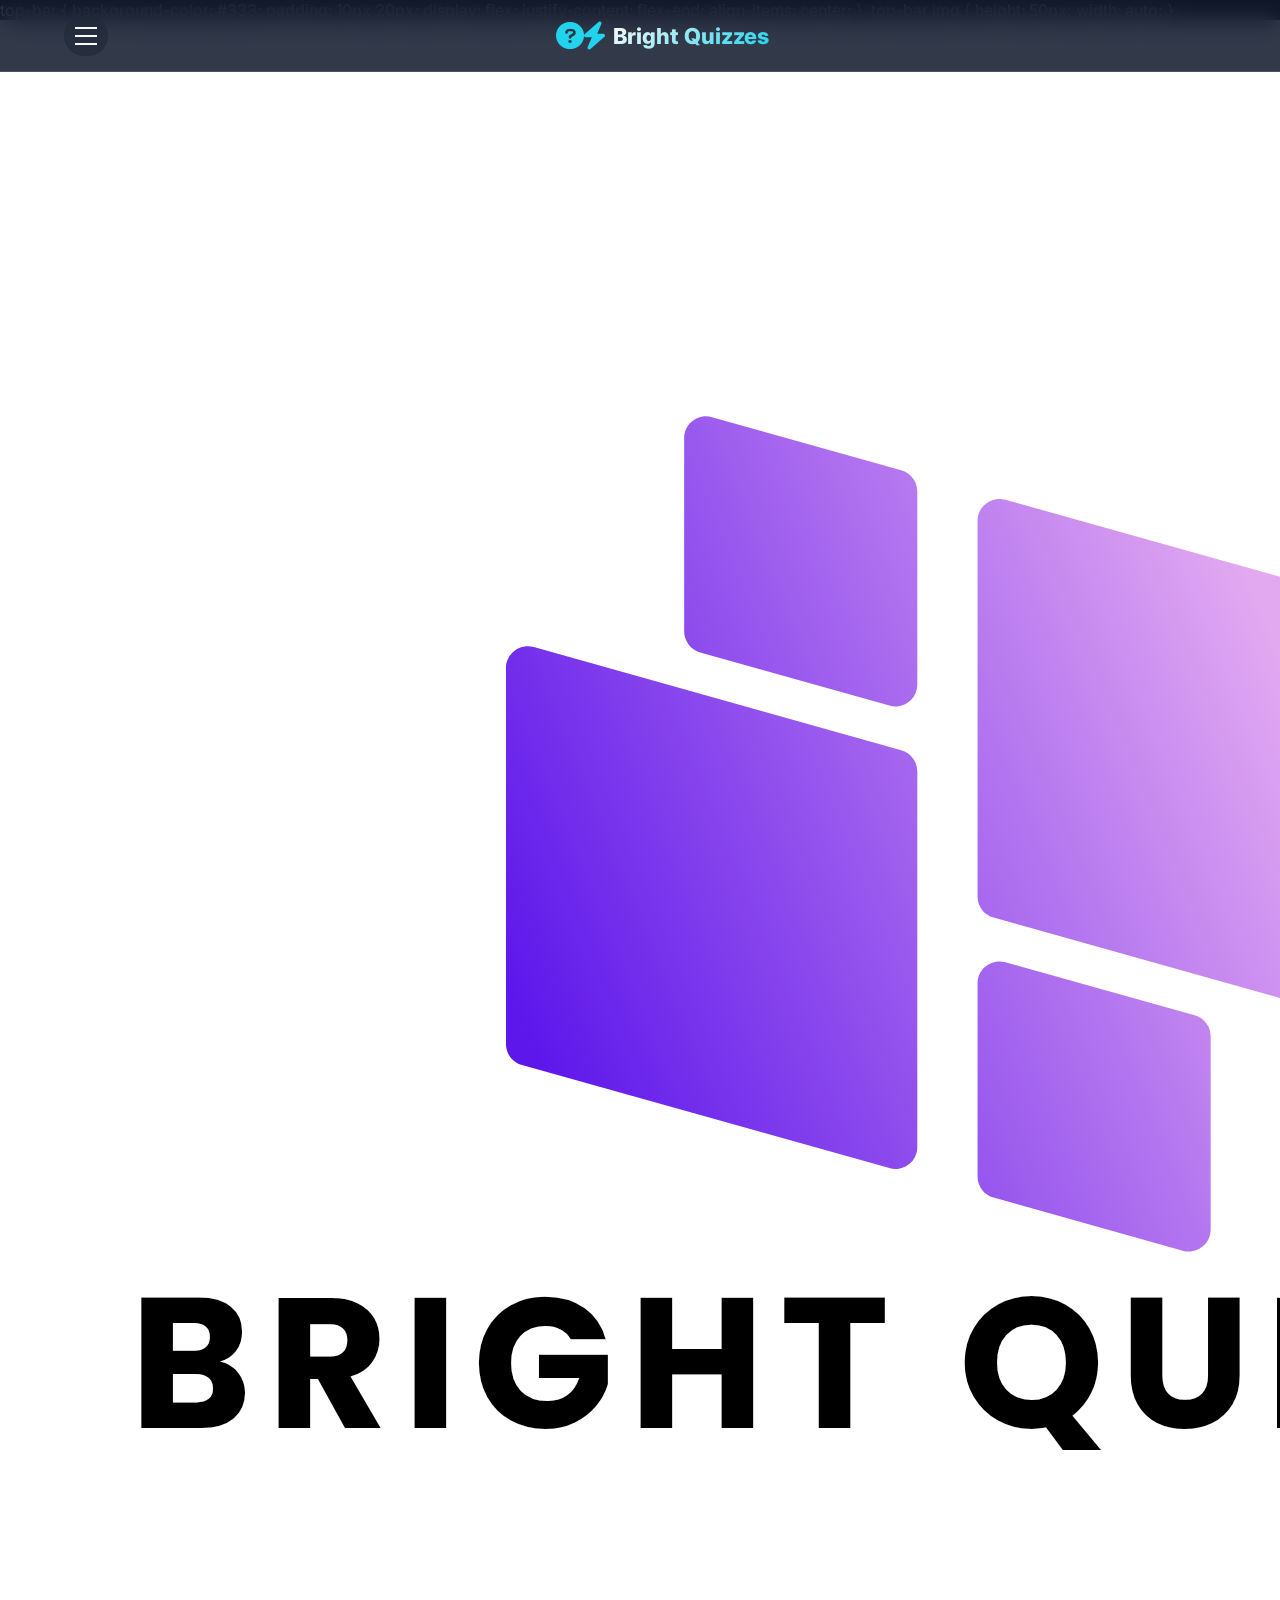
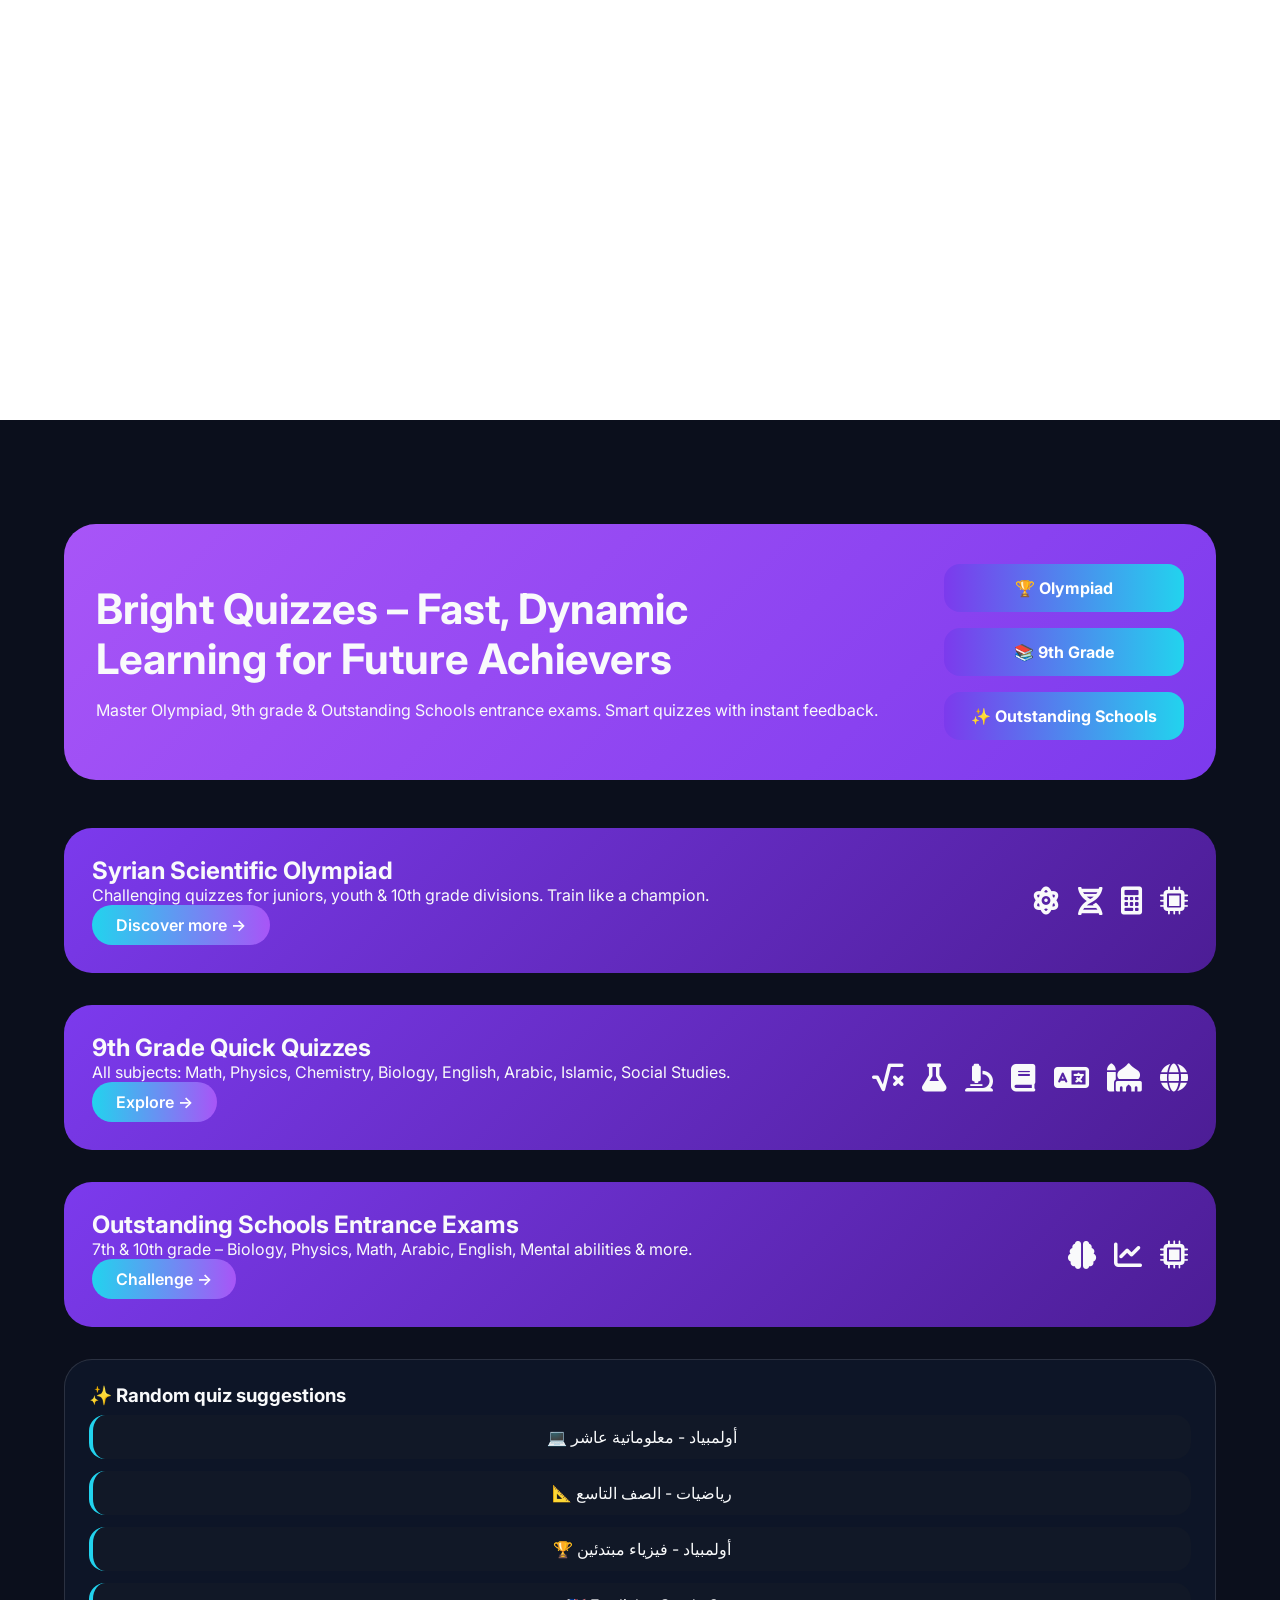
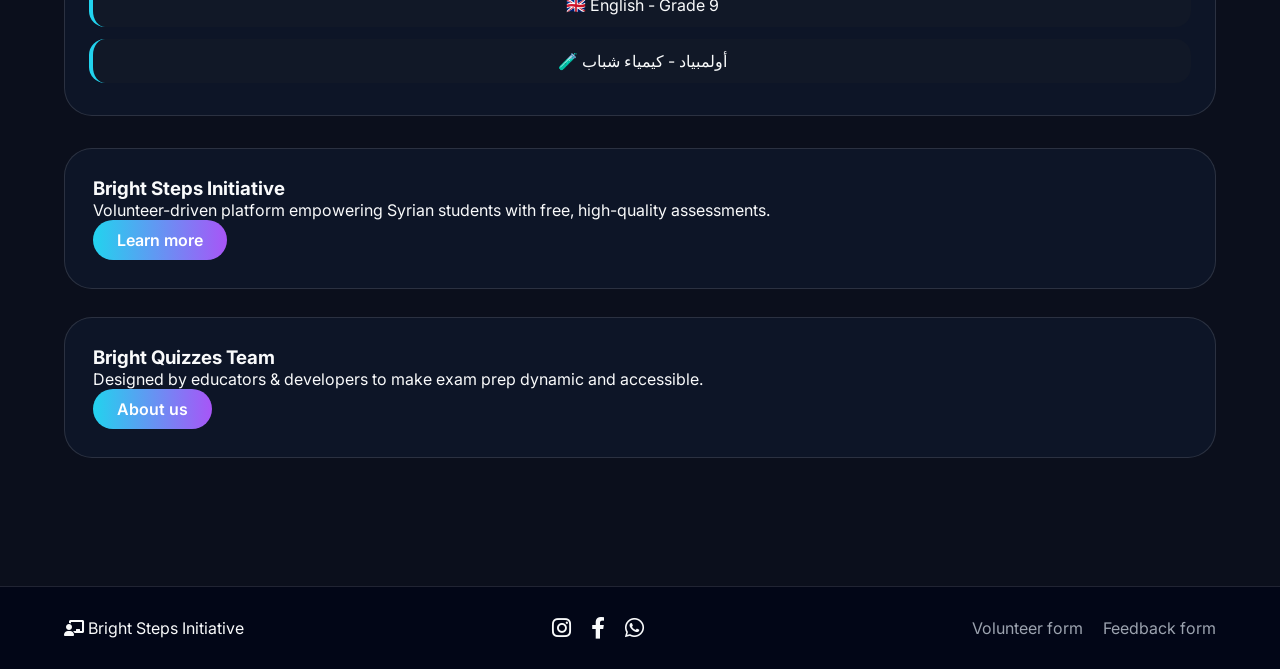
==== index.html @ 1f2c3a10 "Update index.html" ====
<!DOCTYPE html>
top-bar {
      background-color: #333;
      padding: 10px 20px;
      display: flex;
      justify-content: flex-end;
      align-items: center;
    }
    .top-bar img {
      height: 50px;
      width: auto;
    }
  </style>
</head>
<body>

<div class="top-bar">
  <img src="b_20260323_000920_٠٠٠٣.png" alt="">
</div>
<html lang="en">
<head>
    <meta charset="UTF-8">
    <meta name="viewport" content="width=device-width, initial-scale=1.0, user-scalable=yes">
    <title>Bright Quizzes | منصة اختبارات متقدمة</title>
    <link href="https://fonts.googleapis.com/css2?family=Inter:opsz,wght@14..32,300;400;500;600;700;800&display=swap" rel="stylesheet">
    <link rel="stylesheet" href="https://cdnjs.cloudflare.com/ajax/libs/font-awesome/6.0.0-beta3/css/all.min.css">
    <link rel="stylesheet" href="style.css">
</head>
<body class="theme-dark">

<nav class="navbar">
    <div class="hamburger-btn" id="hamburgerBtn"><span></span><span></span><span></span></div>
    <div class="logo-area"><div class="logo-icon"><i class="fas fa-question-circle"></i><i class="fas fa-bolt"></i></div><span class="logo-text">Bright Quizzes</span></div>
    <div class="lang-toggle" style="visibility: hidden;"></div>
</nav>

<div class="side-menu" id="sideMenu">
    <div class="side-menu-inner">
        <ul class="menu-list">
            <li data-link="index.html"><i class="fas fa-home"></i> <span>Home</span></li>
            <li data-link="olympiad.html"><i class="fas fa-trophy"></i> <span>Olympiad Section</span></li>
            <li data-link="grade9.html"><i class="fas fa-graduation-cap"></i> <span>9th Grade Section</span></li>
            <li data-link="outstanding.html"><i class="fas fa-star"></i> <span>Outstanding Schools</span></li>
            <li data-link="random-quiz.html"><i class="fas fa-random"></i> <span>Random Quiz</span></li>
            <li class="divider"></li>
            <li data-link="about.html"><i class="fas fa-info-circle"></i> <span>About Bright Quizzes</span></li>
            <li data-link="team.html"><i class="fas fa-hand-peace"></i> <span>Who We Are</span></li>
            <li data-link="contact.html"><i class="fas fa-envelope"></i> <span>Contact Us</span></li>
            <li data-link="rate.html"><i class="fas fa-star-half-alt"></i> <span>Rate the Website</span></li>
            <li data-link="issue.html"><i class="fas fa-exclamation-triangle"></i> <span>Having an Issue?</span></li>
        </ul>
        <div class="theme-panel">
            <h4 style="color: var(--text-primary);">🎨 الثيمات الفخمة</h4>
            <div class="theme-option"><label>🌙 Dark Elegant</label><input type="radio" name="theme" value="dark" checked></div>
            <div class="theme-option"><label>☀️ Light Luxury</label><input type="radio" name="theme" value="light"></div>
            <div class="theme-option"><label>⚡ Neon Vibrant</label><input type="radio" name="theme" value="neon"></div>
        </div>
    </div>
</div>
<div class="overlay-bg" id="overlayBg"></div>

<main>
    <div class="hero-section">
        <div class="hero-content">
            <h1>Bright Quizzes – Fast, Dynamic Learning for Future Achievers</h1>
            <p>Master Olympiad, 9th grade & Outstanding Schools entrance exams. Smart quizzes with instant feedback.</p>
        </div>
        <div class="quick-buttons">
            <a href="olympiad.html" class="quick-btn olympiad-btn">🏆 Olympiad</a>
            <a href="grade9.html" class="quick-btn grade9-btn">📚 9th Grade</a>
            <a href="outstanding.html" class="quick-btn outstanding-btn">✨ Outstanding Schools</a>
        </div>
    </div>

    <div class="section-card olympiad-card">
        <div class="section-text"><h2>Syrian Scientific Olympiad</h2><p>Challenging quizzes for juniors, youth & 10th grade divisions. Train like a champion.</p><a href="olympiad.html" class="discover-btn">Discover more →</a></div>
        <div class="subject-icons-grid"><i class="fas fa-atom"></i><i class="fas fa-dna"></i><i class="fas fa-calculator"></i><i class="fas fa-microchip"></i></div>
    </div>

    <div class="section-card grade9-card">
        <div class="section-text"><h2>9th Grade Quick Quizzes</h2><p>All subjects: Math, Physics, Chemistry, Biology, English, Arabic, Islamic, Social Studies.</p><a href="grade9.html" class="discover-btn">Explore →</a></div>
        <div class="subject-icons-grid"><i class="fas fa-square-root-alt"></i><i class="fas fa-flask"></i><i class="fas fa-microscope"></i><i class="fas fa-book"></i><i class="fas fa-language"></i><i class="fas fa-mosque"></i><i class="fas fa-globe"></i></div>
    </div>

    <div class="section-card outstanding-card">
        <div class="section-text"><h2>Outstanding Schools Entrance Exams</h2><p>7th & 10th grade – Biology, Physics, Math, Arabic, English, Mental abilities & more.</p><a href="outstanding.html" class="discover-btn">Challenge →</a></div>
        <div class="subject-icons-grid"><i class="fas fa-brain"></i><i class="fas fa-chart-line"></i><i class="fas fa-microchip"></i></div>
    </div>

    <div class="suggestions-strip"><h3>✨ Random quiz suggestions</h3><div class="strip-cards"><a href="quiz.html?mixed=olympiad_juniors" class="strip-card">🏆 Olympiad Physics</a><a href="quiz.html?mixed=grade9" class="strip-card">📘 9th Grade Math</a><a href="quiz.html?mixed=outstanding7" class="strip-card">🌟 Outstanding 7th Biology</a><a href="quiz.html?mixed=olympiad_grade10" class="strip-card">🧪 Chemistry Quiz</a><a href="quiz.html?mixed=full" class="strip-card">🎲 Mixed Random</a></div></div>

    <div class="info-card"><h3>Bright Steps Initiative</h3><p>Volunteer-driven platform empowering Syrian students with free, high-quality assessments.</p><a href="initiative.html" class="discover-btn">Learn more</a></div>
    <div class="info-card"><h3>Bright Quizzes Team</h3><p>Designed by educators & developers to make exam prep dynamic and accessible.</p><a href="team.html" class="discover-btn">About us</a></div>
</main>

<footer class="main-footer">
    <div class="footer-logo"><i class="fas fa-chalkboard-user"></i> Bright Steps Initiative</div>
    <div class="social-links"><a href="#"><i class="fab fa-instagram"></i></a><a href="#"><i class="fab fa-facebook-f"></i></a><a href="#"><i class="fab fa-whatsapp"></i></a></div>
    <div class="footer-links"><a href="volunteer.html">Volunteer form</a><a href="feedback.html">Feedback form</a></div>
</footer>

<script src="preloader.js"></script>
<script src="script.js"></script>
</body>
</html>
---- style.css ----
* {
    margin: 0;
    padding: 0;
    box-sizing: border-box;
}
body {
    font-family: 'Inter', sans-serif;
    overflow-x: hidden;
    transition: background-color 0.3s ease, color 0.2s ease;
    opacity: 1;
    animation: fadeInPage 0.25s ease-out;
}
@keyframes fadeInPage {
    from { opacity: 0; transform: translateY(8px); }
    to { opacity: 1; transform: translateY(0); }
}

/* الثيمات - كما هي */
body.theme-dark {
    --bg-body: #0B0F1C;
    --bg-nav: rgba(15, 23, 42, 0.85);
    --bg-card: rgba(15, 23, 42, 0.85);
    --bg-side: #020617;
    --text-primary: #F9FAFB;
    --text-secondary: #E5E7EB;
    --text-muted: #9CA3AF;
    --border-light: rgba(249, 250, 251, 0.12);
    --card-bg: #111827;
    --card-hover: #1F2937;
    --grad-primary: linear-gradient(135deg, #A855F7, #7C3AED, #4C1D95);
    --grad-olympiad: linear-gradient(135deg, #7C3AED, #4C1D95);
    --grad-grade9: linear-gradient(135deg, #A855F7, #EC4899);
    --grad-outstanding: linear-gradient(135deg, #7C3AED, #22D3EE);
    --btn-olympiad: linear-gradient(90deg, #7C3AED, #22D3EE);
    --btn-grade9: linear-gradient(90deg, #A855F7, #EC4899);
    --btn-outstanding: linear-gradient(90deg, #4C1D95, #A3E635);
    --btn-discover: linear-gradient(90deg, #22D3EE, #A855F7);
    --accent-pink: #EC4899;
    --accent-cyan: #22D3EE;
    --accent-lime: #A3E635;
    --shadow-glow: 0 0 16px rgba(34, 211, 238, 0.5);
}
body.theme-light {
    --bg-body: #F3F4F6;
    --bg-nav: rgba(255, 255, 255, 0.9);
    --bg-card: rgba(255, 255, 255, 0.95);
    --bg-side: #FFFFFF;
    --text-primary: #111827;
    --text-secondary: #374151;
    --text-muted: #6B7280;
    --border-light: rgba(0, 0, 0, 0.1);
    --card-bg: #FFFFFF;
    --card-hover: #F9FAFB;
    --grad-primary: linear-gradient(135deg, #C084FC, #A855F7, #7C3AED);
    --grad-olympiad: linear-gradient(135deg, #8B5CF6, #6D28D9);
    --grad-grade9: linear-gradient(135deg, #F472B6, #DB2777);
    --grad-outstanding: linear-gradient(135deg, #38BDF8, #0EA5E9);
    --btn-olympiad: linear-gradient(90deg, #7C3AED, #06B6D4);
    --btn-grade9: linear-gradient(90deg, #EC4899, #BE185D);
    --btn-outstanding: linear-gradient(90deg, #6D28D9, #84CC16);
    --btn-discover: linear-gradient(90deg, #06B6D4, #C084FC);
    --accent-pink: #DB2777;
    --accent-cyan: #0891B2;
    --accent-lime: #65A30D;
    --shadow-glow: 0 0 16px rgba(139, 92, 246, 0.4);
}
body.theme-neon {
    --bg-body: #0A0A0F;
    --bg-nav: rgba(0, 0, 0, 0.75);
    --bg-card: rgba(20, 20, 35, 0.9);
    --bg-side: #000000;
    --text-primary: #F0F0FF;
    --text-secondary: #D1D5FF;
    --text-muted: #94A3B8;
    --border-light: #22D3EE;
    --card-bg: #111122;
    --card-hover: #1E1E3A;
    --grad-primary: linear-gradient(135deg, #FF00FF, #00FFFF, #FF44AA);
    --grad-olympiad: linear-gradient(135deg, #FF00FF, #7000FF);
    --grad-grade9: linear-gradient(135deg, #FF44AA, #FF00FF);
    --grad-outstanding: linear-gradient(135deg, #00FFFF, #FF00FF);
    --btn-olympiad: linear-gradient(90deg, #FF00FF, #00FFFF);
    --btn-grade9: linear-gradient(90deg, #FF44AA, #FF00FF);
    --btn-outstanding: linear-gradient(90deg, #00FFAA, #00FFFF);
    --btn-discover: linear-gradient(90deg, #00FFFF, #FF00FF);
    --accent-pink: #FF44FF;
    --accent-cyan: #00FFFF;
    --accent-lime: #AAFF00;
    --shadow-glow: 0 0 20px #FF00FF, 0 0 10px #00FFFF;
}
body {
    background: var(--bg-body);
    color: var(--text-primary);
}

/* Navbar */
.navbar {
    position: fixed;
    top: 0;
    left: 0;
    width: 100%;
    height: 72px;
    background: var(--bg-nav);
    backdrop-filter: blur(12px);
    border-bottom: 1px solid var(--border-light);
    display: flex;
    align-items: center;
    justify-content: space-between;
    padding: 0 5%;
    z-index: 1000;
}
.hamburger-btn {
    width: 44px;
    height: 40px;
    background: rgba(31, 41, 55, 0.7);
    border-radius: 9999px;
    display: flex;
    flex-direction: column;
    justify-content: center;
    align-items: center;
    gap: 6px;
    cursor: pointer;
    transition: all 0.2s ease;
}
.hamburger-btn span {
    width: 22px;
    height: 2px;
    background: var(--text-primary);
    transition: 0.3s;
}
.hamburger-btn.active span:nth-child(1) { transform: rotate(45deg) translate(5px, 5px); }
.hamburger-btn.active span:nth-child(2) { opacity: 0; }
.hamburger-btn.active span:nth-child(3) { transform: rotate(-45deg) translate(5px, -5px); }
.logo-area { display: flex; align-items: center; gap: 8px; }
.logo-icon { font-size: 28px; color: var(--accent-cyan); }
.logo-text { font-weight: 800; font-size: 22px; background: linear-gradient(135deg, var(--text-primary), var(--accent-cyan)); -webkit-background-clip: text; background-clip: text; color: transparent; }

/* Side menu */
.side-menu {
    position: fixed;
    top: 72px;
    left: -320px;
    width: min(320px, 80%);
    height: calc(100% - 72px);
    background: var(--bg-side);
    border-right: 1px solid var(--border-light);
    z-index: 1100;
    transition: left 0.3s cubic-bezier(0.2, 0.9, 0.4, 1.1);
    overflow-y: auto;
}
.side-menu.open { left: 0; }
.side-menu-inner { padding: 24px 20px; }
.menu-list { list-style: none; }
.menu-list li { padding: 14px 0; display: flex; align-items: center; gap: 14px; font-size: 16px; cursor: pointer; color: var(--text-secondary); transition: 0.2s; }
.menu-list li:hover { color: var(--accent-cyan); transform: translateX(4px); }
.divider { height: 1px; background: var(--border-light); margin: 12px 0; }
.theme-panel { margin-top: 40px; border-top: 1px solid var(--border-light); padding-top: 20px; }
.theme-option { margin: 16px 0; display: flex; justify-content: space-between; align-items: center; flex-wrap: wrap; gap: 10px; }
.theme-option input[type="radio"] { appearance: none; width: 18px; height: 18px; border: 2px solid var(--accent-cyan); border-radius: 50%; cursor: pointer; transition: 0.1s; }
.theme-option input[type="radio"]:checked { background: var(--accent-cyan); box-shadow: 0 0 5px var(--accent-cyan); }
.overlay-bg {
    position: fixed;
    inset: 0;
    background: rgba(0,0,0,0.6);
    backdrop-filter: blur(3px);
    z-index: 1050;
    display: none;
    opacity: 0;
    transition: opacity 0.25s ease;
}
.overlay-bg.active {
    display: block;
    opacity: 1;
}

/* Main layout */
main { padding: 100px 5% 60px; max-width: 1400px; margin: 0 auto; width: 100%; }

/* Hero */
.hero-section {
    background: var(--grad-primary);
    border-radius: 32px;
    padding: 40px 32px;
    margin-bottom: 48px;
    display: flex;
    flex-wrap: wrap;
    justify-content: space-between;
    align-items: center;
    gap: 30px;
    animation: waveShift 8s infinite alternate ease-in-out;
    background-size: 200% 200%;
}
@keyframes waveShift {
    0% { background-position: 0% 50%; }
    100% { background-position: 100% 50%; }
}
.hero-content h1 { font-size: clamp(28px, 5vw, 42px); max-width: 600px; line-height: 1.2; margin-bottom: 16px; }
.quick-buttons { display: flex; flex-direction: column; gap: 16px; min-width: 240px; }
.quick-btn {
    padding: 14px 20px;
    border-radius: 16px;
    font-weight: bold;
    background: var(--btn-olympiad);
    color: white;
    text-decoration: none;
    text-align: center;
    transition: all 0.2s cubic-bezier(0.2, 0.9, 0.4, 1.1);
}
.quick-btn:hover { transform: scale(1.02); box-shadow: var(--shadow-glow); }

/* Section Cards */
.section-card {
    display: flex;
    flex-wrap: wrap;
    justify-content: space-between;
    align-items: center;
    background: var(--grad-olympiad);
    border-radius: 28px;
    padding: 28px;
    margin-bottom: 32px;
    gap: 24px;
    transition: all 0.2s ease;
}
.section-card:hover { transform: translateY(-3px); box-shadow: var(--shadow-glow); }
.discover-btn {
    background: var(--btn-discover);
    padding: 10px 24px;
    border-radius: 40px;
    display: inline-block;
    text-decoration: none;
    color: white;
    font-weight: 600;
    transition: all 0.2s ease;
}
.discover-btn:hover { transform: translateY(-2px); box-shadow: var(--shadow-glow); }
.subject-icons-grid { display: flex; gap: 18px; font-size: 28px; flex-wrap: wrap; }

/* Suggestions */
.suggestions-strip { background: var(--bg-card); border-radius: 28px; padding: 24px; margin: 32px 0; overflow-x: auto; border: 1px solid var(--border-light); }
.strip-cards { display: flex; gap: 20px; padding: 8px 0; }
.strip-card {
    min-width: 220px;
    background: var(--card-bg);
    border-radius: 24px;
    padding: 20px;
    border-left: 4px solid var(--accent-cyan);
    text-decoration: none;
    color: var(--text-primary);
    transition: all 0.2s ease;
}
.strip-card:hover { transform: translateY(-4px); background: var(--card-hover); box-shadow: var(--shadow-glow); }

/* Info cards */
.info-card { background: var(--bg-card); border-radius: 28px; padding: 28px; margin-bottom: 28px; border: 1px solid var(--border-light); transition: 0.2s; }
.info-card:hover { transform: translateY(-3px); }

/* Footer */
.main-footer {
    display: flex;
    flex-wrap: wrap;
    justify-content: space-between;
    align-items: center;
    gap: 20px;
    background: var(--bg-side);
    padding: 28px 5%;
    border-top: 1px solid var(--border-light);
    margin-top: 40px;
}
.footer-links a { color: var(--text-muted); text-decoration: none; margin-left: 20px; transition: 0.2s; }
.footer-links a:hover { color: var(--accent-cyan); }
.social-links a { color: var(--text-primary); margin: 0 10px; font-size: 22px; display: inline-block; transition: 0.2s; }
.social-links a:hover { color: var(--accent-pink); transform: translateY(-2px); }

/* Preloader */
.preloader-overlay {
    position: fixed;
    top: 0;
    left: 0;
    width: 100%;
    height: 100%;
    background: radial-gradient(ellipse at center, #0B0F1C 0%, #020617 100%);
    display: flex;
    flex-direction: column;
    justify-content: center;
    align-items: center;
    z-index: 10000;
    transition: opacity 0.5s ease, visibility 0.5s ease;
    opacity: 1;
    visibility: visible;
}
.logo-spinner {
    position: relative;
    width: 120px;
    height: 120px;
    margin-bottom: 30px;
}
.cube {
    position: absolute;
    background: linear-gradient(135deg, #A855F7, #22D3EE);
    border-radius: 12px;
    animation: spin 1.8s infinite ease-in-out;
}
.large-cube-1 { width: 60px; height: 60px; top: 30px; left: 30px; animation-delay: 0s; }
.large-cube-2 { width: 60px; height: 60px; top: 30px; left: 30px; animation-delay: 0.5s; opacity: 0.7; background: linear-gradient(135deg, #22D3EE, #EC4899); }
.small-cube-1 { width: 30px; height: 30px; top: 15px; left: 75px; animation-delay: 0.2s; background: linear-gradient(135deg, #EC4899, #A855F7); }
.small-cube-2 { width: 30px; height: 30px; top: 75px; left: 15px; animation-delay: 0.4s; background: linear-gradient(135deg, #A3E635, #22D3EE); }
@keyframes spin {
    0% { transform: rotate(0deg) scale(1); opacity: 1; border-radius: 12px; }
    50% { transform: rotate(180deg) scale(1.2); opacity: 0.6; border-radius: 20px; }
    100% { transform: rotate(360deg) scale(1); opacity: 1; border-radius: 12px; }
}
.preloader-text {
    font-size: 1.8rem;
    font-weight: 800;
    background: linear-gradient(135deg, #F9FAFB, #A855F7, #22D3EE);
    -webkit-background-clip: text;
    background-clip: text;
    color: transparent;
    letter-spacing: 2px;
    animation: pulseText 1.5s infinite;
}
@keyframes pulseText {
    0% { opacity: 0.6; transform: scale(1); }
    50% { opacity: 1; transform: scale(1.05); }
    100% { opacity: 0.6; transform: scale(1); }
}
.suggestions-strip .strip-cards {
    display: flex;
    flex-direction: column;
    gap: 12px;
}
.strip-card {
    width: 100%;
    text-align: center;
    padding: 12px;
    background: var(--card-bg);
    border-radius: 16px;
    transition: 0.2s;
}
.strip-card:hover {
    transform: translateX(5px);
    background: var(--card-hover);
}
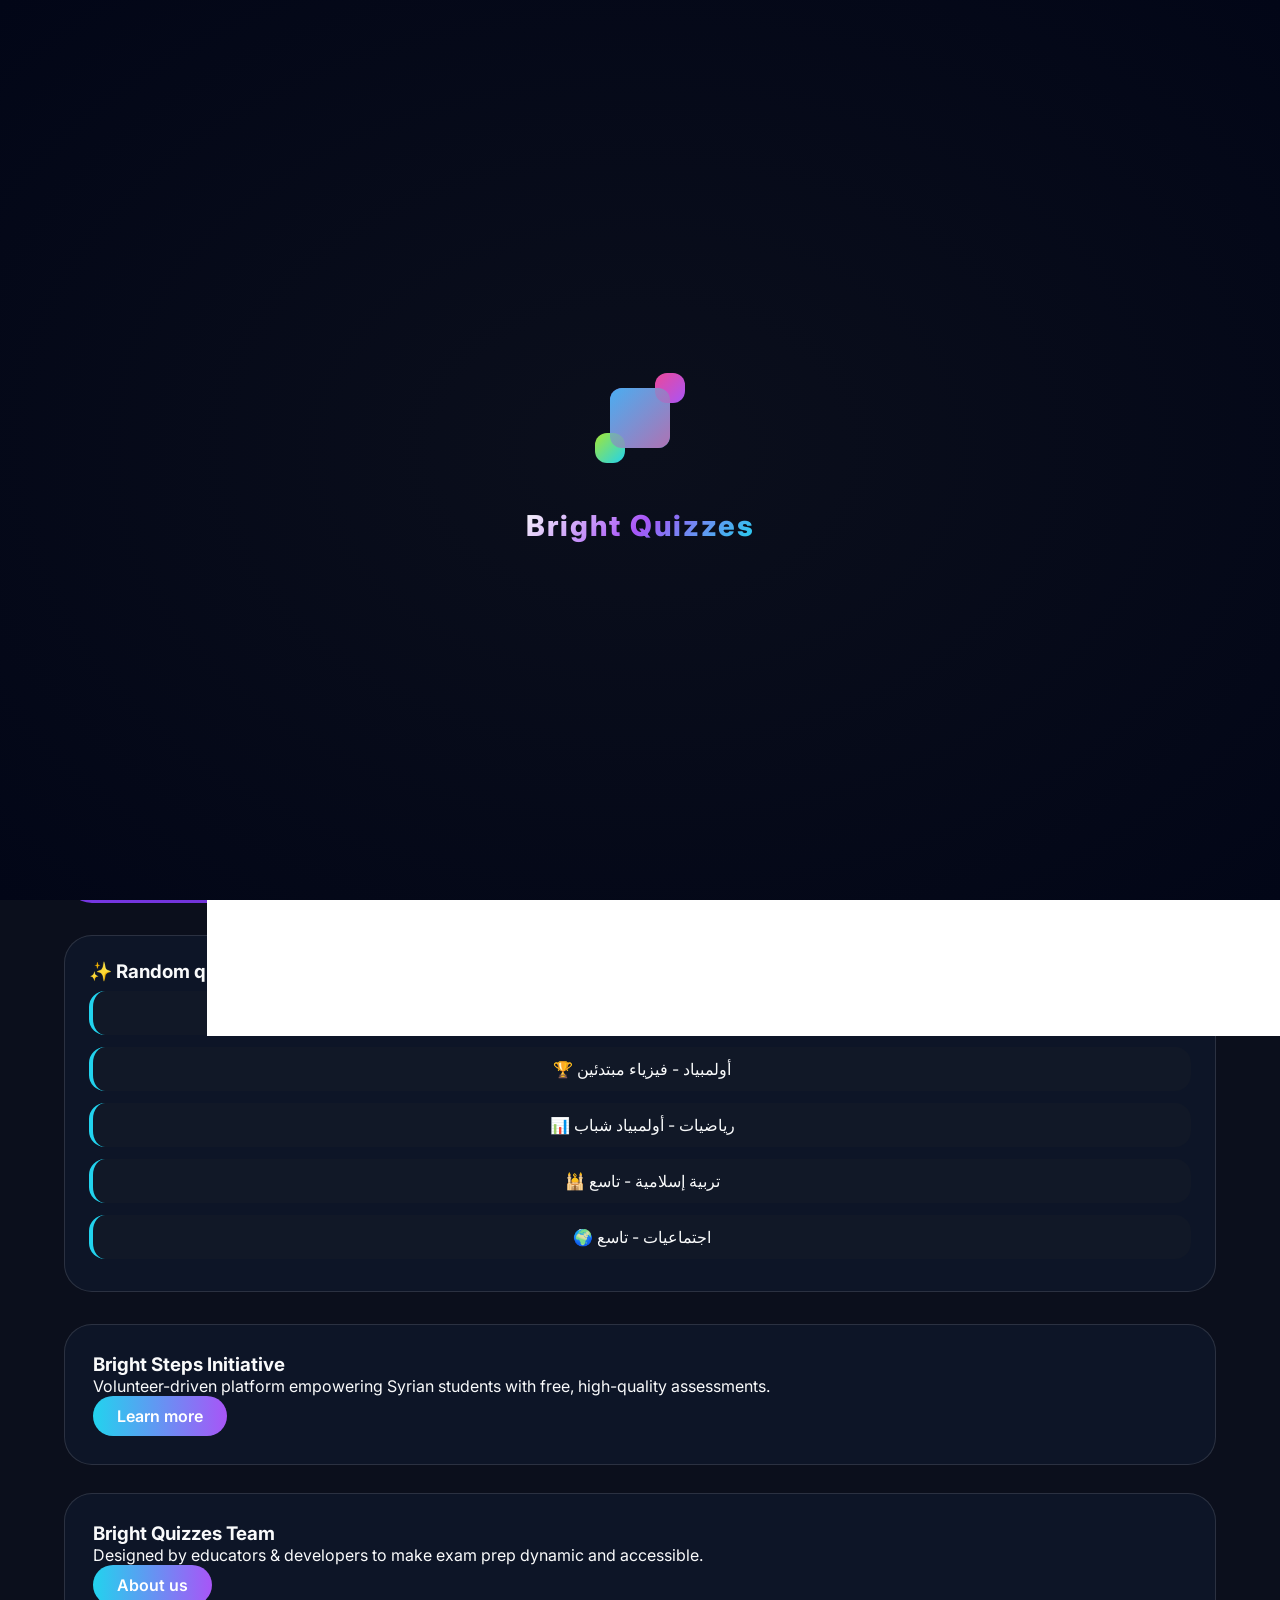
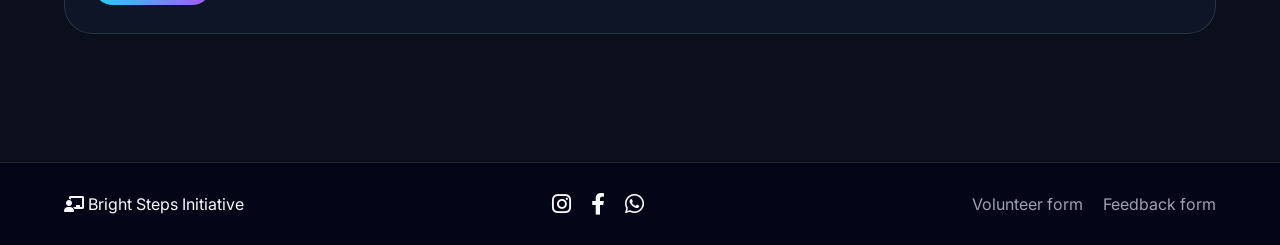
==== commit 9f659364: "Update index.html" ====
--- a/index.html
+++ b/index.html
@@ -1,22 +1,4 @@
 <!DOCTYPE html>
-top-bar {
-      background-color: #333;
-      padding: 10px 20px;
-      display: flex;
-      justify-content: flex-end;
-      align-items: center;
-    }
-    .top-bar img {
-      height: 50px;
-      width: auto;
-    }
-  </style>
-</head>
-<body>
-
-<div class="top-bar">
-  <img src="b_20260323_000920_٠٠٠٣.png" alt="">
-</div>
 <html lang="en">
 <head>
     <meta charset="UTF-8">
@@ -32,6 +14,7 @@
     <div class="hamburger-btn" id="hamburgerBtn"><span></span><span></span><span></span></div>
     <div class="logo-area"><div class="logo-icon"><i class="fas fa-question-circle"></i><i class="fas fa-bolt"></i></div><span class="logo-text">Bright Quizzes</span></div>
     <div class="lang-toggle" style="visibility: hidden;"></div>
+      <img src="b_20260323_000920_٠٠٠٣.png" alt="" class="navbar-image">
 </nav>
 
 <div class="side-menu" id="sideMenu">
@@ -102,4 +85,4 @@
 <script src="preloader.js"></script>
 <script src="script.js"></script>
 </body>
-</html>
+      </html>
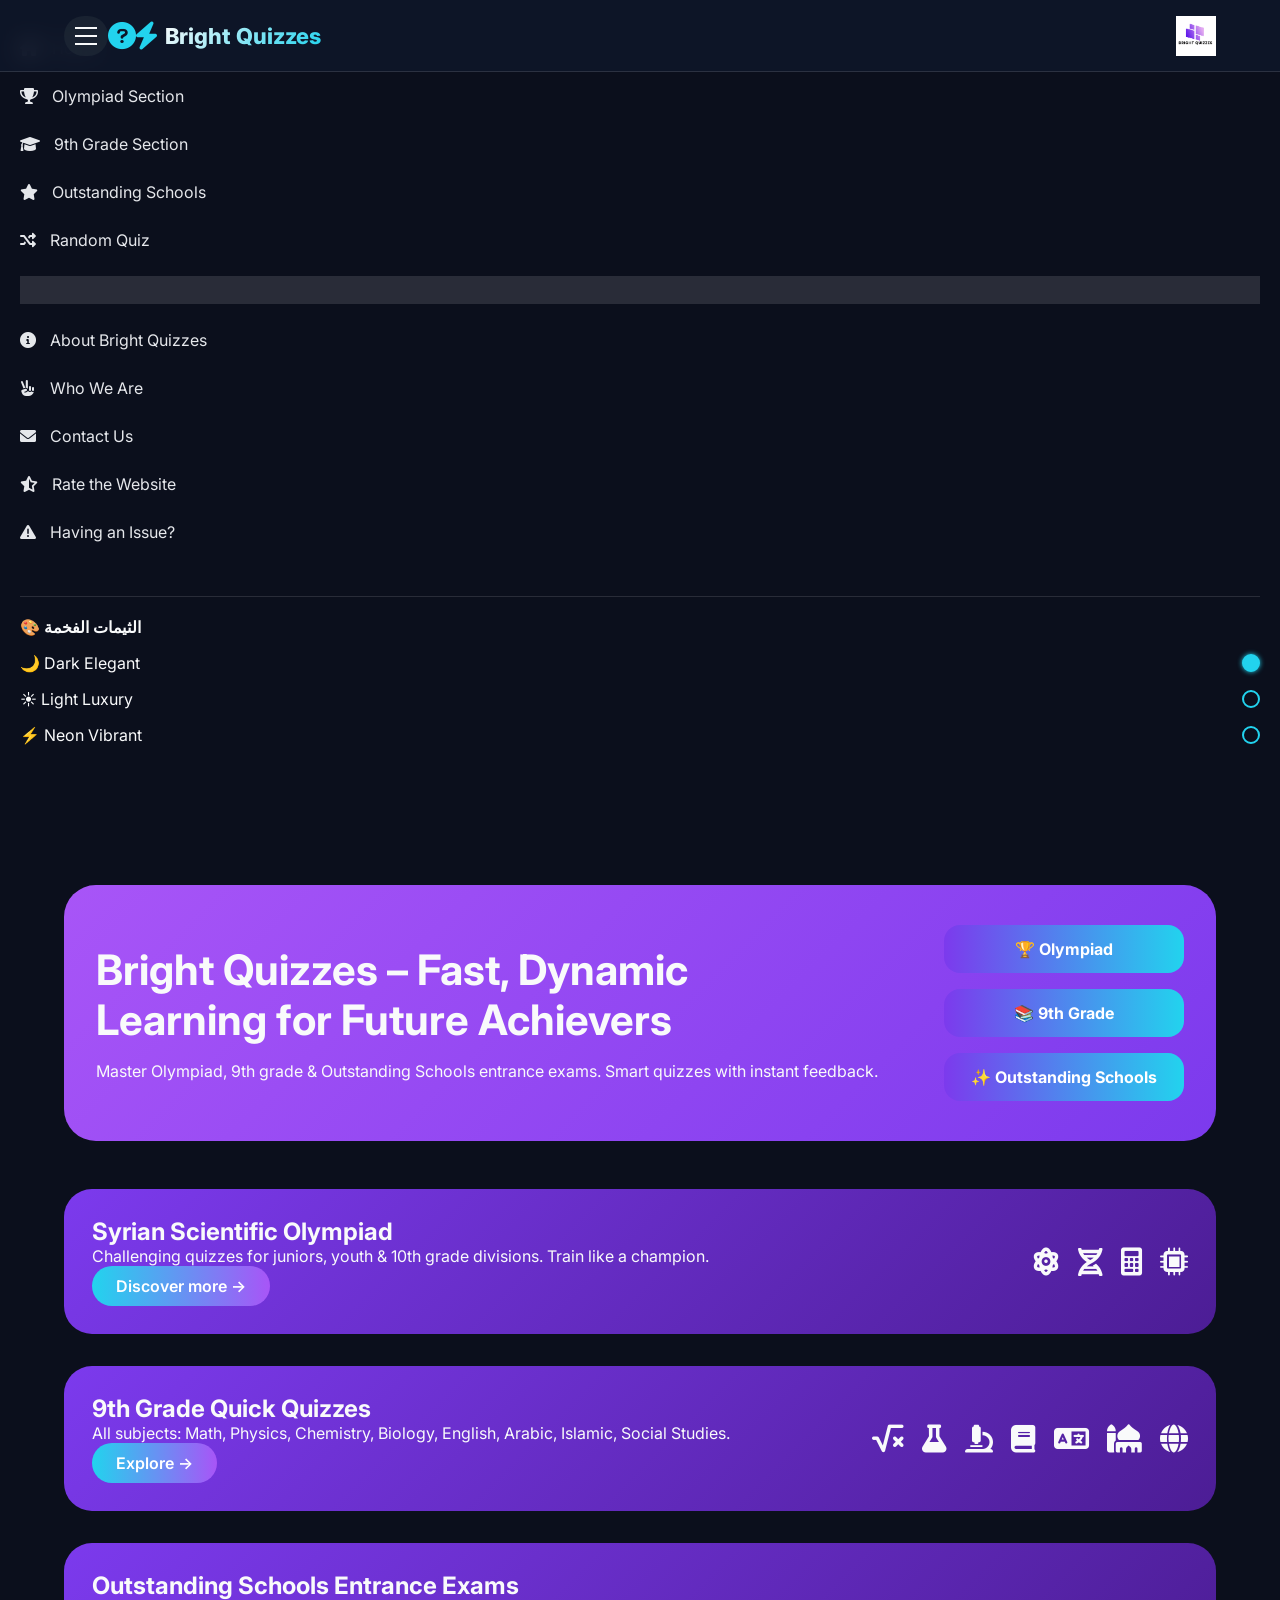
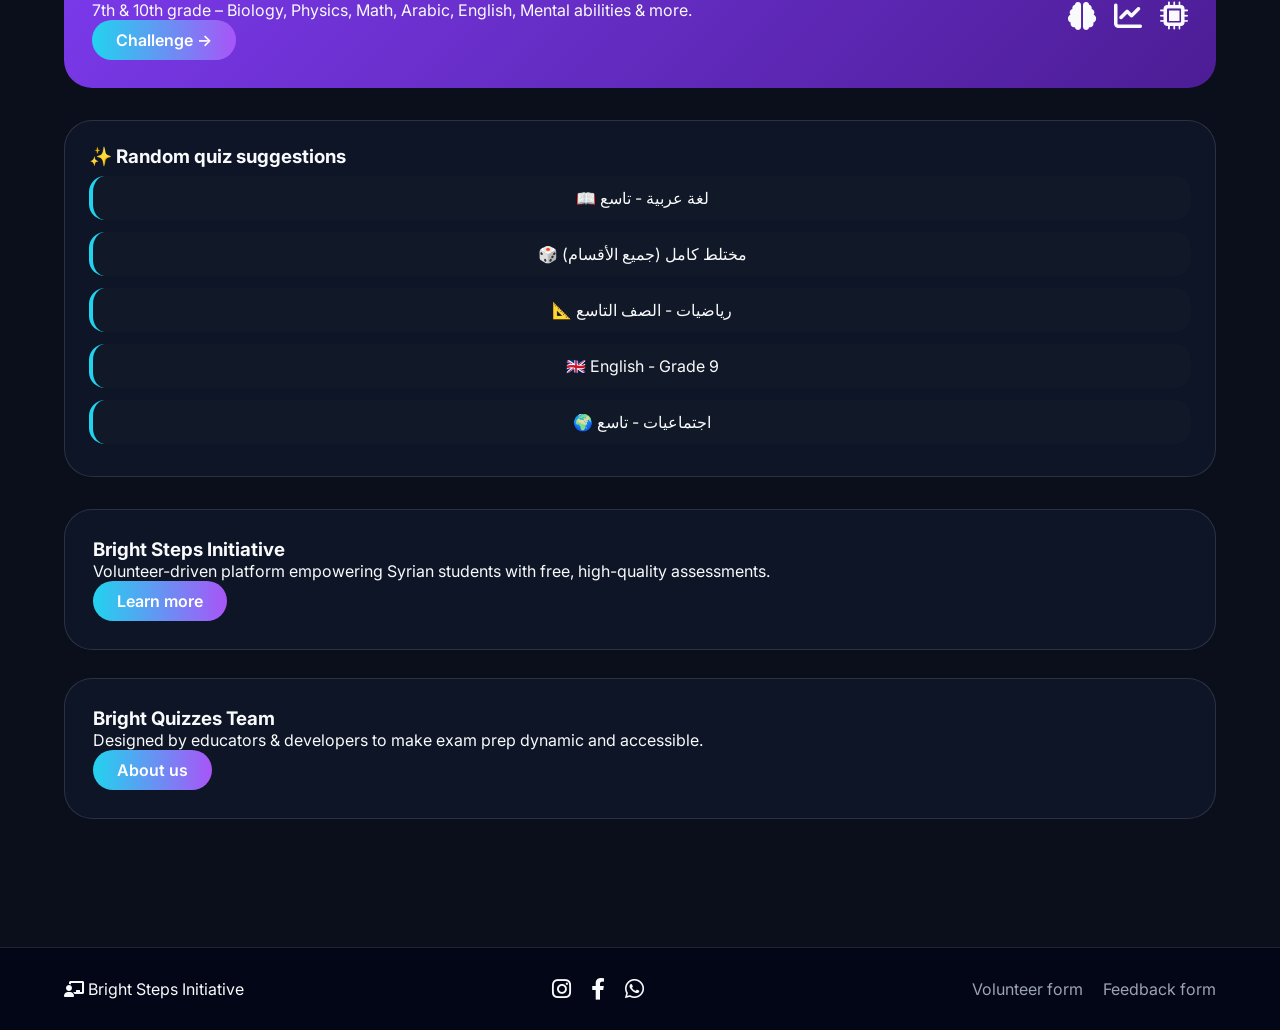
==== commit 86c28588: "Update index.html" ====
--- a/index.html
+++ b/index.html
@@ -14,7 +14,7 @@
     <div class="hamburger-btn" id="hamburgerBtn"><span></span><span></span><span></span></div>
     <div class="logo-area"><div class="logo-icon"><i class="fas fa-question-circle"></i><i class="fas fa-bolt"></i></div><span class="logo-text">Bright Quizzes</span></div>
     <div class="lang-toggle" style="visibility: hidden;"></div>
-      <img src="b_20260323_000920_٠٠٠٣.png" alt="" class="navbar-image">
+      <img src="b_20260323_000920_٠٠٠٣.png" alt="صورة" style="margin-left: auto; height: 40px;">
 </nav>
 
 <div class="side-menu" id="sideMenu">
--- a/style.css
+++ b/style.css
@@ -134,7 +134,7 @@
 .logo-area { display: flex; align-items: center; gap: 8px; }
 .logo-icon { font-size: 28px; color: var(--accent-cyan); }
 .logo-text { font-weight: 800; font-size: 22px; background: linear-gradient(135deg, var(--text-primary), var(--accent-cyan)); -webkit-background-clip: text; background-clip: text; color: transparent; }
-
+<img src="b_20260323_000920_٠٠٠٣.png" alt="صورة" style="margin-left: auto; height: 40px;">
 /* Side menu */
 .side-menu {
     position: fixed;
@@ -340,4 +340,4 @@
 .strip-card:hover {
     transform: translateX(5px);
     background: var(--card-hover);
-}+}
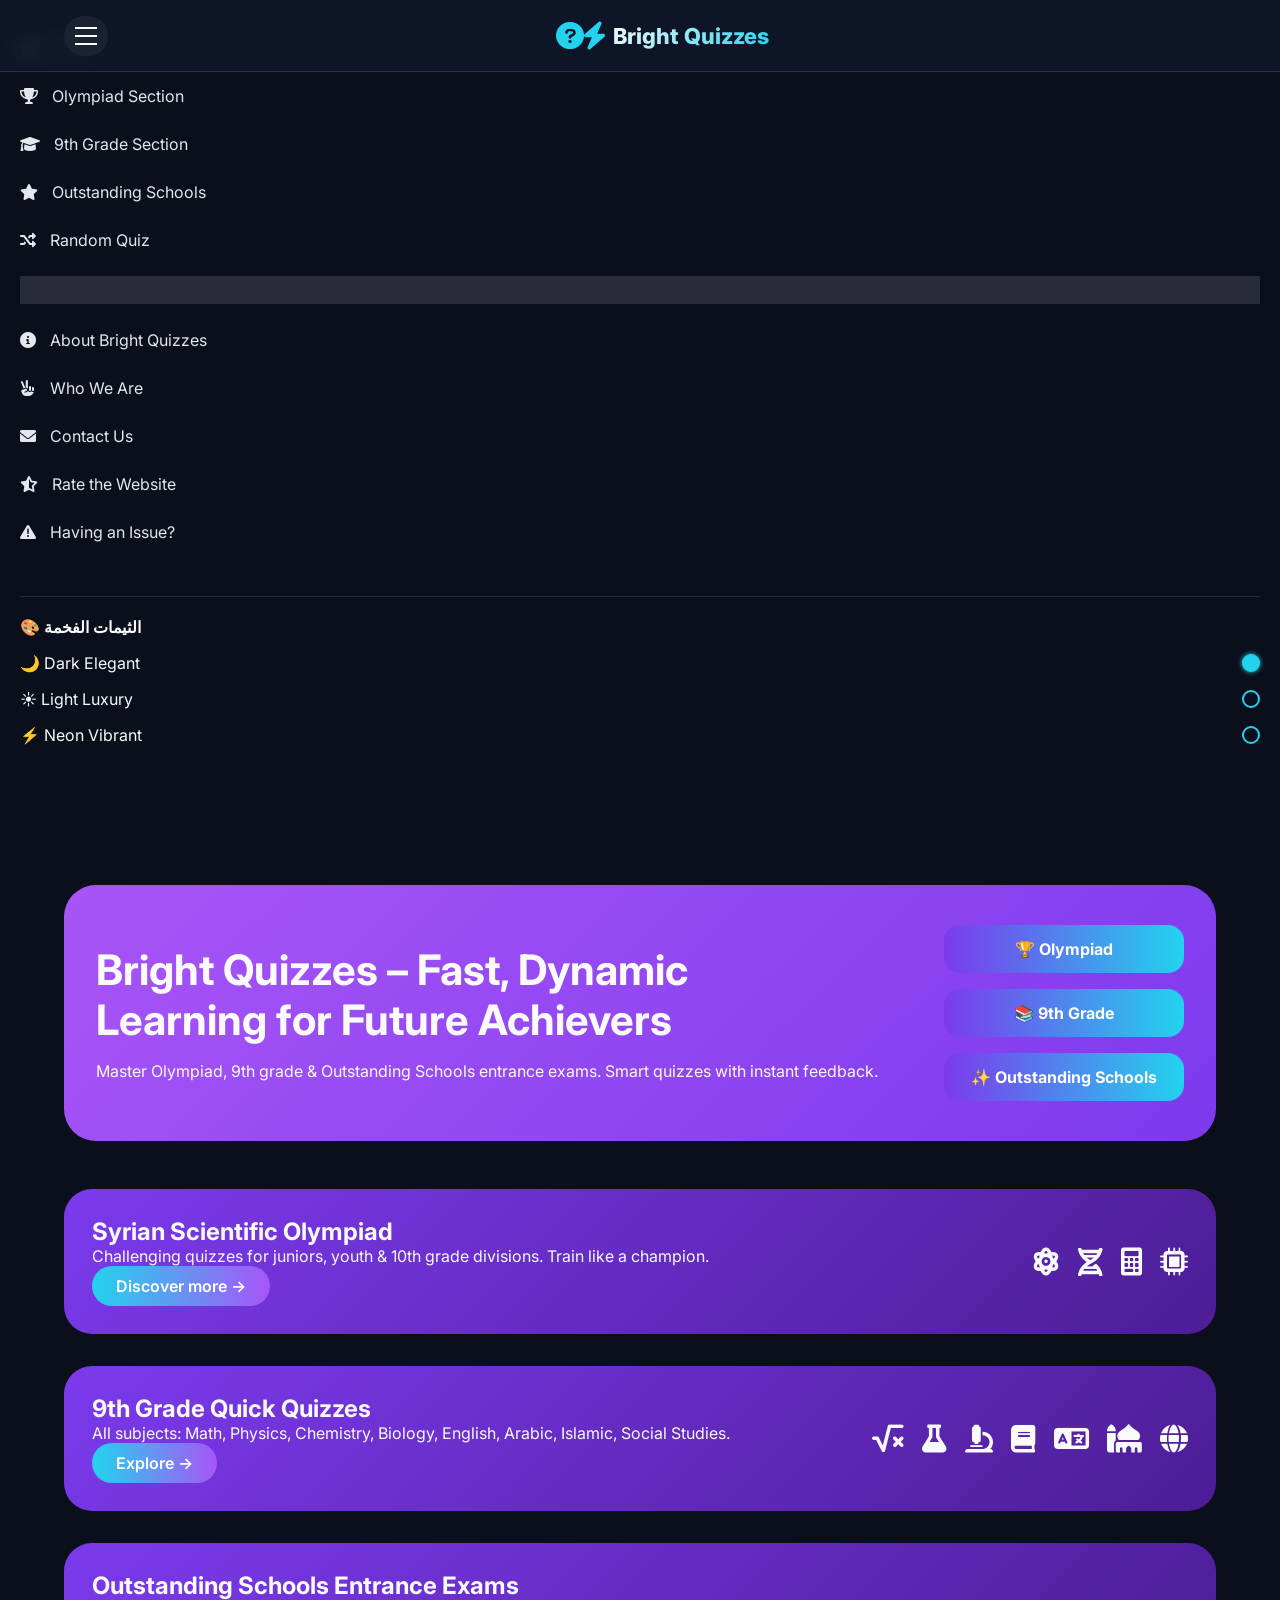
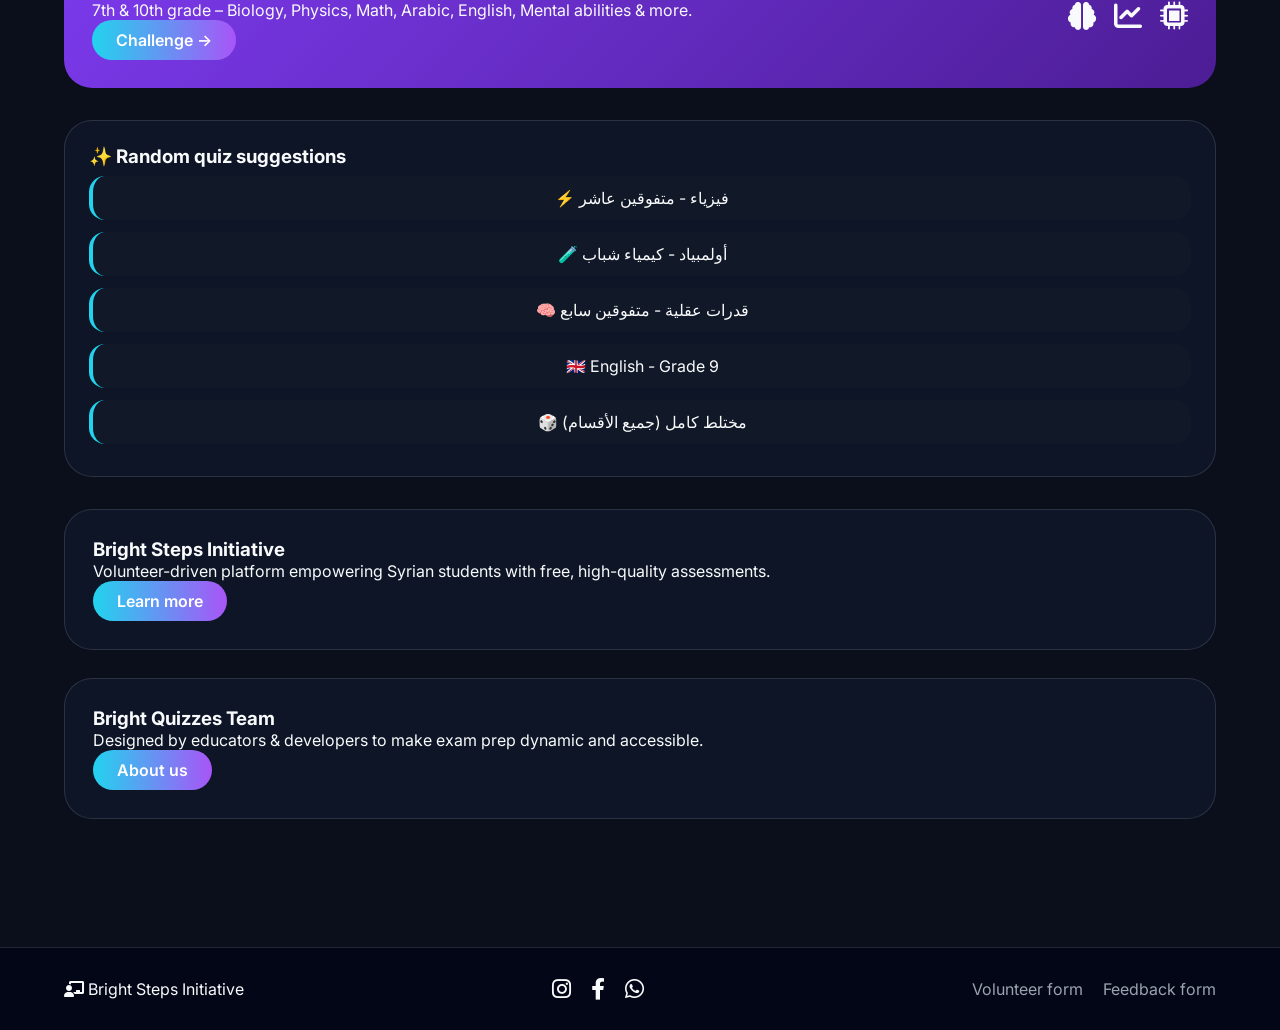
==== commit 395f58b1: "Update index.html" ====
--- a/index.html
+++ b/index.html
@@ -14,7 +14,6 @@
     <div class="hamburger-btn" id="hamburgerBtn"><span></span><span></span><span></span></div>
     <div class="logo-area"><div class="logo-icon"><i class="fas fa-question-circle"></i><i class="fas fa-bolt"></i></div><span class="logo-text">Bright Quizzes</span></div>
     <div class="lang-toggle" style="visibility: hidden;"></div>
-      <img src="b_20260323_000920_٠٠٠٣.png" alt="صورة" style="margin-left: auto; height: 40px;">
 </nav>
 
 <div class="side-menu" id="sideMenu">
@@ -85,4 +84,4 @@
 <script src="preloader.js"></script>
 <script src="script.js"></script>
 </body>
-      </html>
+</html>
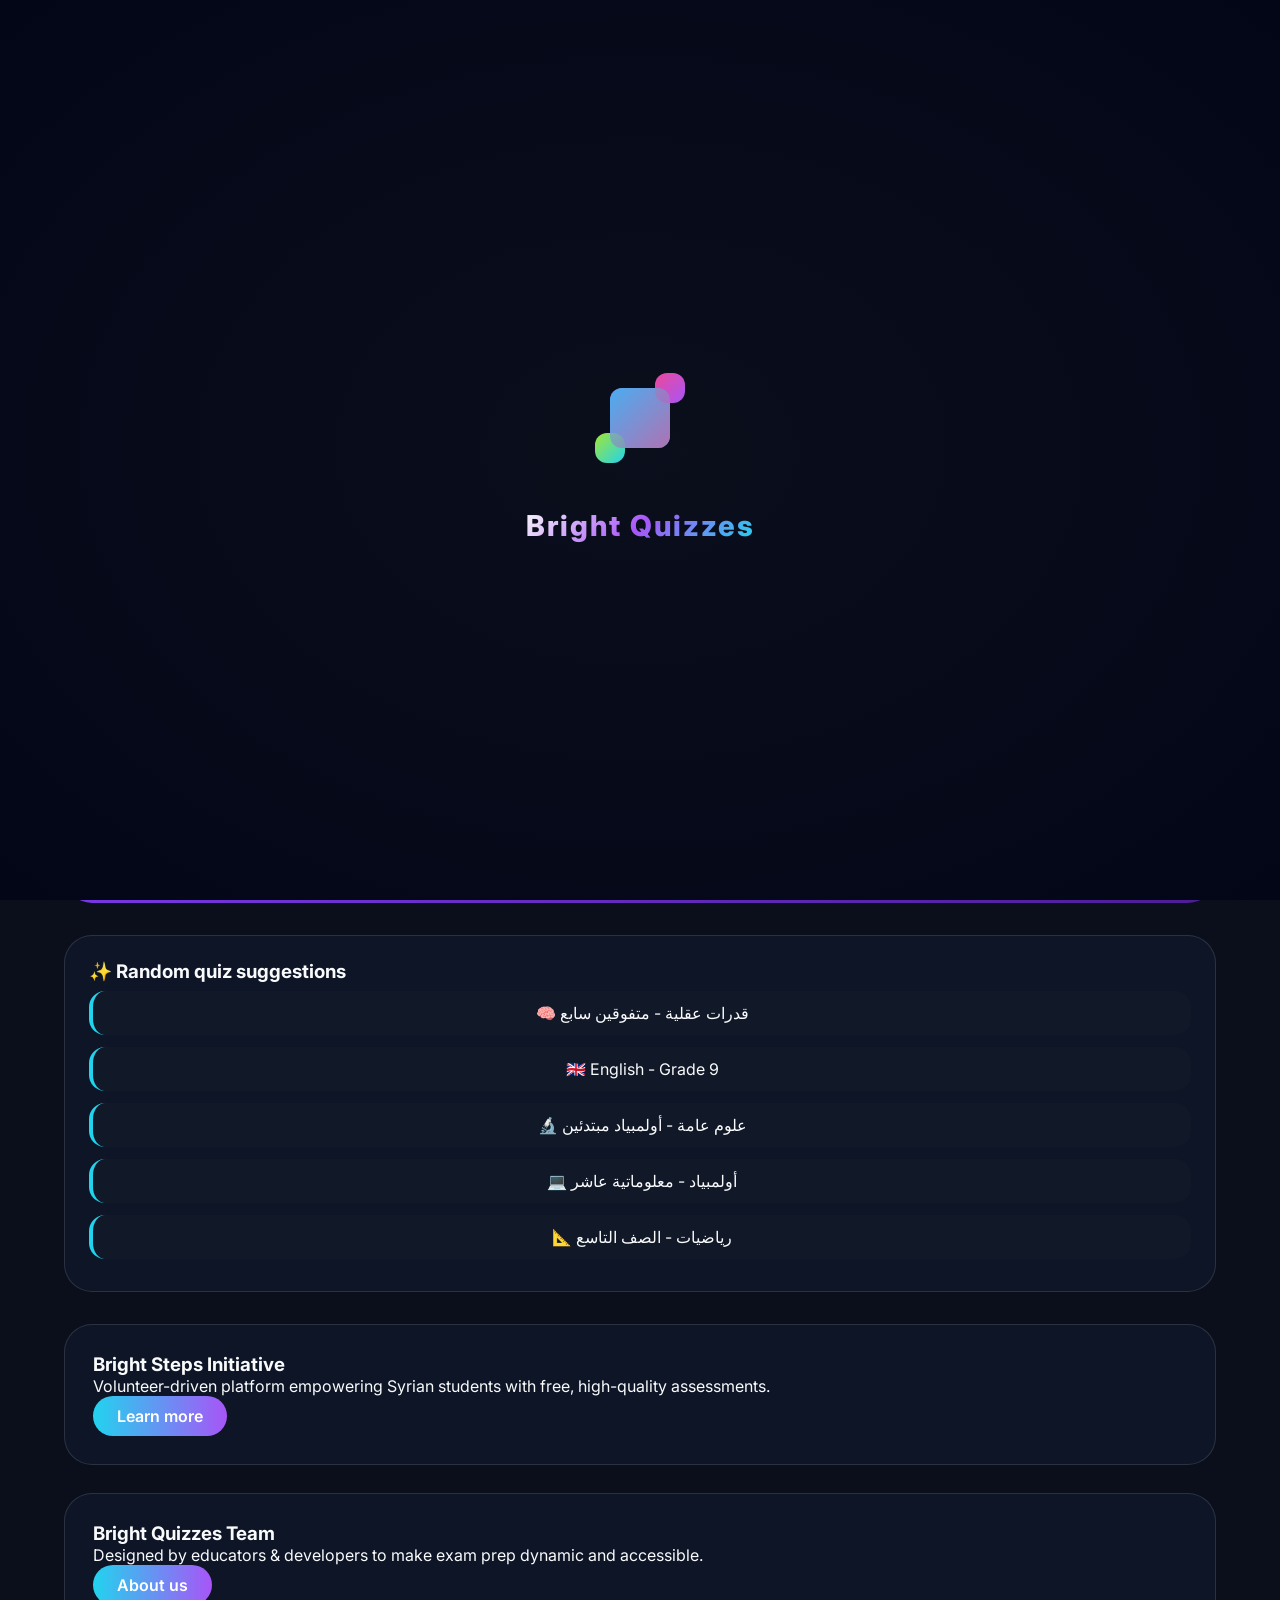
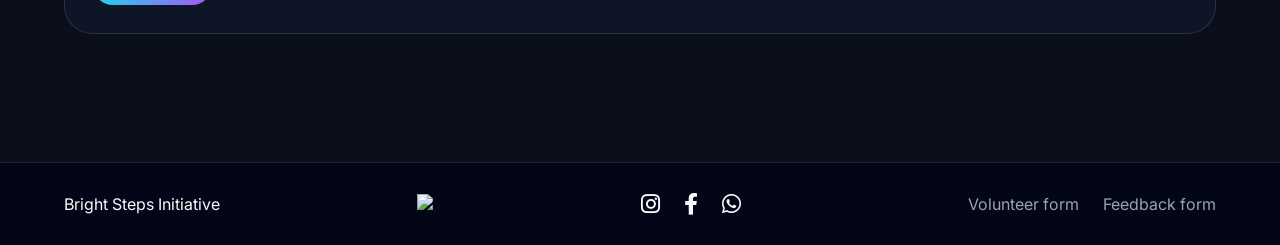
==== commit 18b8acbd: "Update index.html" ====
--- a/index.html
+++ b/index.html
@@ -12,8 +12,10 @@
 
 <nav class="navbar">
     <div class="hamburger-btn" id="hamburgerBtn"><span></span><span></span><span></span></div>
-    <div class="logo-area"><div class="logo-icon"><i class="fas fa-question-circle"></i><i class="fas fa-bolt"></i></div><span class="logo-text">Bright Quizzes</span></div>
+    <div class="logo-area"><div class="logo-icon"><i class="          "></i><i class="          "></i></div><span class="logo-text">Bright Quizzes</span></div>
     <div class="lang-toggle" style="visibility: hidden;"></div>
+    <img src="/images/retouch_2026060822421386.png" alt="" class="nav-right-image">
+</nav>
 </nav>
 
 <div class="side-menu" id="sideMenu">
@@ -27,9 +29,15 @@
             <li class="divider"></li>
             <li data-link="about.html"><i class="fas fa-info-circle"></i> <span>About Bright Quizzes</span></li>
             <li data-link="team.html"><i class="fas fa-hand-peace"></i> <span>Who We Are</span></li>
-            <li data-link="contact.html"><i class="fas fa-envelope"></i> <span>Contact Us</span></li>
-            <li data-link="rate.html"><i class="fas fa-star-half-alt"></i> <span>Rate the Website</span></li>
-            <li data-link="issue.html"><i class="fas fa-exclamation-triangle"></i> <span>Having an Issue?</span></li>
+            <li data-link="mailto: brightstepsinitiative1@gmail.com"><i class="fas fa-envelope"></i> <span>contact us</span></li>
+            <li data-link="https://docs.google.com/forms/d/e/1FAIpQLSedx-0-FarJ-wpPQfUfD6Bl4pz_g12V2Bzu9Wza4aweKrjyEA/viewform?usp=publish-editor"><i class="fas fa-star-half-alt"></i> <span>Rate the Website</span></li>
+            <li data-link="https://docs.google.com/forms/d/e/1FAIpQLSddU93qUe8xtXc9uOW8Yli22TDjJFsVheb1IlLbkiVSP-GR3A/viewform?usp=publish-editor"><i class="fas fa-exclamation-triangle"></i> <span>Having an Issue?</span></li>
+            <li data-link="https://www.instagram.com/bright_steps_initiative?igsh=MXBleGN2enJnaDI3Nw=="
+            ><i class="fab fa-instagram"></i> <span>our instagram account</span></li
+            <li  data-link="https://www.facebook.com/share/1BwWAmBjAK/"><i class="fab fa-facebook-f"></i> <span> our Facebook page</span></li
+            <li data-link="https://whatsapp.com/channel/0029Vb7NyJNEAKW5HI0n6441"><i class="fab fa-whatsapp"></i> <span>our WhatsApp channel</span></li
+             <li data-link="https://docs.google.com/forms/d/e/1FAIpQLSdGJqhbGwdp__nAntsHK8RLJpD1jkQOGrF1dFNNU1DyEEnMXg/viewform"
+            ><i class="fas fa-hand-sparkles"></i> <span>join us</span></li
         </ul>
         <div class="theme-panel">
             <h4 style="color: var(--text-primary);">🎨 الثيمات الفخمة</h4>
@@ -74,14 +82,26 @@
     <div class="info-card"><h3>Bright Steps Initiative</h3><p>Volunteer-driven platform empowering Syrian students with free, high-quality assessments.</p><a href="initiative.html" class="discover-btn">Learn more</a></div>
     <div class="info-card"><h3>Bright Quizzes Team</h3><p>Designed by educators & developers to make exam prep dynamic and accessible.</p><a href="team.html" class="discover-btn">About us</a></div>
 </main>
-
 <footer class="main-footer">
-    <div class="footer-logo"><i class="fas fa-chalkboard-user"></i> Bright Steps Initiative</div>
-    <div class="social-links"><a href="#"><i class="fab fa-instagram"></i></a><a href="#"><i class="fab fa-facebook-f"></i></a><a href="#"><i class="fab fa-whatsapp"></i></a></div>
-    <div class="footer-links"><a href="volunteer.html">Volunteer form</a><a href="feedback.html">Feedback form</a></div>
+    <div class="footer-logo">
+        <i></i> Bright Steps Initiative
+    </div>
+    <!-- إضافة اللوجو الجديد في المنتصف -->
+    <div class="footer-center-logo">
+        <img src="/images/retouch_2026060901042356.png" alt=" " class="footer-logo-img">
+    </div>
+    <div class="social-links">
+    <a href="https://www.instagram.com/bright_steps_initiative?igsh=MXBleGN2enJnaDI3Nw==" target="_blank" rel="noopener noreferrer"><i class="fab fa-instagram"></i></a>
+    <a href="https://www.facebook.com/share/1BwWAmBjAK/" target="_blank" rel="noopener noreferrer"><i class="fab fa-facebook-f"></i></a>
+    <a href="https://whatsapp.com/channel/0029Vb7NyJNEAKW5HI0n6441" target="_blank" rel="noopener noreferrer"><i class="fab fa-whatsapp"></i></a>
+</div>
+    <div class="footer-links">
+        <a href="https://docs.google.com/forms/d/e/1FAIpQLSdGJqhbGwdp__nAntsHK8RLJpD1jkQOGrF1dFNNU1DyEEnMXg/viewform">Volunteer form</a>
+        <a href="feedback.html">Feedback form</a>
+    </div>
 </footer>
 
 <script src="preloader.js"></script>
 <script src="script.js"></script>
 </body>
-</html>
+        </html>
--- a/style.css
+++ b/style.css
@@ -134,7 +134,7 @@
 .logo-area { display: flex; align-items: center; gap: 8px; }
 .logo-icon { font-size: 28px; color: var(--accent-cyan); }
 .logo-text { font-weight: 800; font-size: 22px; background: linear-gradient(135deg, var(--text-primary), var(--accent-cyan)); -webkit-background-clip: text; background-clip: text; color: transparent; }
-<img src="b_20260323_000920_٠٠٠٣.png" alt="صورة" style="margin-left: auto; height: 40px;">
+
 /* Side menu */
 .side-menu {
     position: fixed;
@@ -340,4 +340,4 @@
 .strip-card:hover {
     transform: translateX(5px);
     background: var(--card-hover);
-}
+                     }
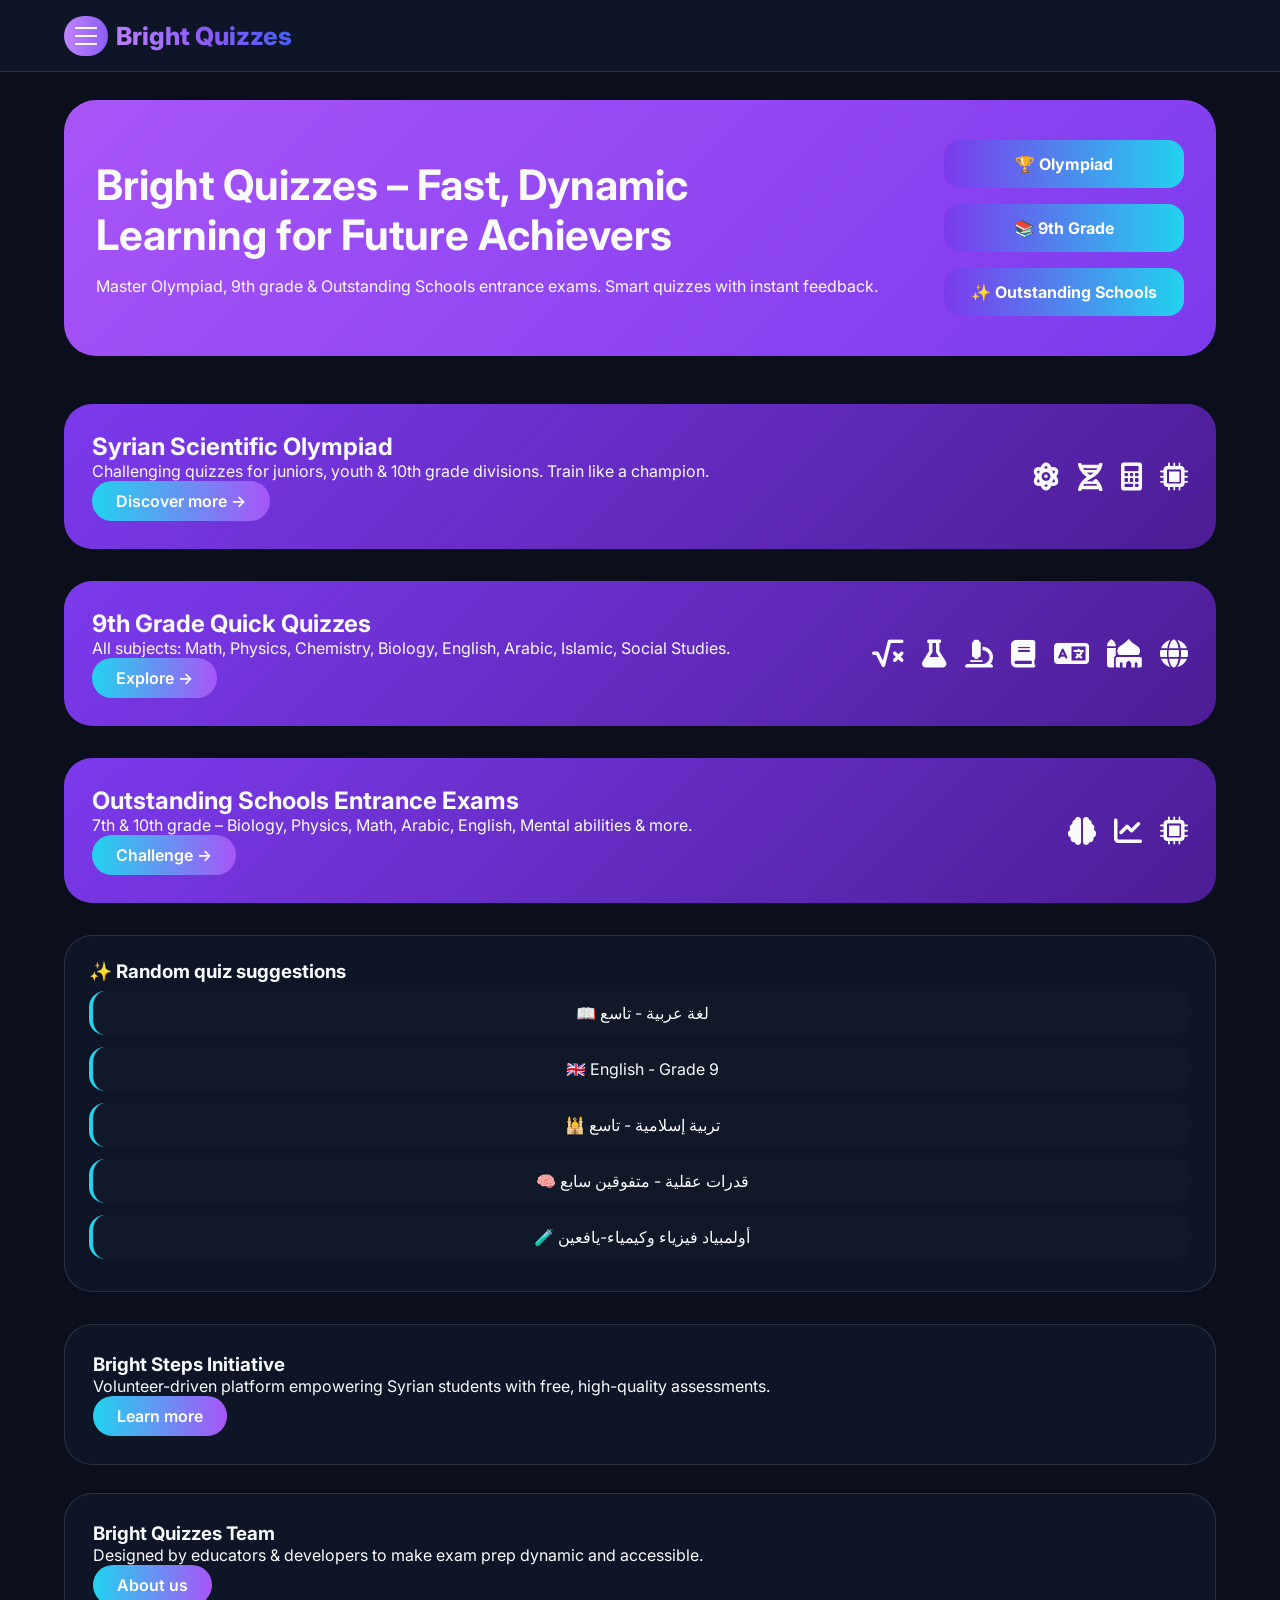
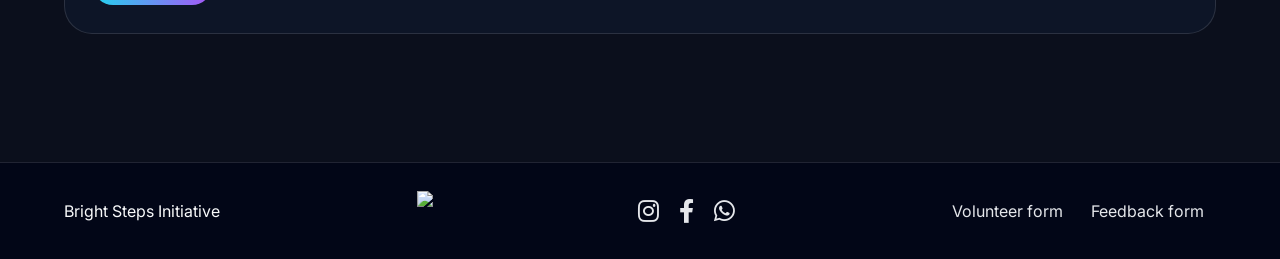
==== commit 09ae1a0e: "Update index.html" ====
--- a/index.html
+++ b/index.html
@@ -3,7 +3,7 @@
 <head>
     <meta charset="UTF-8">
     <meta name="viewport" content="width=device-width, initial-scale=1.0, user-scalable=yes">
-    <title>Bright Quizzes | منصة اختبارات متقدمة</title>
+    <title>Bright Quizzes</title>
     <link href="https://fonts.googleapis.com/css2?family=Inter:opsz,wght@14..32,300;400;500;600;700;800&display=swap" rel="stylesheet">
     <link rel="stylesheet" href="https://cdnjs.cloudflare.com/ajax/libs/font-awesome/6.0.0-beta3/css/all.min.css">
     <link rel="stylesheet" href="style.css">
@@ -27,20 +27,18 @@
             <li data-link="outstanding.html"><i class="fas fa-star"></i> <span>Outstanding Schools</span></li>
             <li data-link="random-quiz.html"><i class="fas fa-random"></i> <span>Random Quiz</span></li>
             <li class="divider"></li>
-            <li data-link="about.html"><i class="fas fa-info-circle"></i> <span>About Bright Quizzes</span></li>
-            <li data-link="team.html"><i class="fas fa-hand-peace"></i> <span>Who We Are</span></li>
+            <li data-link="team.html"><i class="fas fa-info-circle"></i> <span>About Bright Quizzes</span></li>
+            <li data-link="initiative.html"><i class="fas fa-hand-peace"></i> <span>Who We Are</span></li>
             <li data-link="mailto: brightstepsinitiative1@gmail.com"><i class="fas fa-envelope"></i> <span>contact us</span></li>
             <li data-link="https://docs.google.com/forms/d/e/1FAIpQLSedx-0-FarJ-wpPQfUfD6Bl4pz_g12V2Bzu9Wza4aweKrjyEA/viewform?usp=publish-editor"><i class="fas fa-star-half-alt"></i> <span>Rate the Website</span></li>
             <li data-link="https://docs.google.com/forms/d/e/1FAIpQLSddU93qUe8xtXc9uOW8Yli22TDjJFsVheb1IlLbkiVSP-GR3A/viewform?usp=publish-editor"><i class="fas fa-exclamation-triangle"></i> <span>Having an Issue?</span></li>
-            <li data-link="https://www.instagram.com/bright_steps_initiative?igsh=MXBleGN2enJnaDI3Nw=="
-            ><i class="fab fa-instagram"></i> <span>our instagram account</span></li
-            <li  data-link="https://www.facebook.com/share/1BwWAmBjAK/"><i class="fab fa-facebook-f"></i> <span> our Facebook page</span></li
-            <li data-link="https://whatsapp.com/channel/0029Vb7NyJNEAKW5HI0n6441"><i class="fab fa-whatsapp"></i> <span>our WhatsApp channel</span></li
-             <li data-link="https://docs.google.com/forms/d/e/1FAIpQLSdGJqhbGwdp__nAntsHK8RLJpD1jkQOGrF1dFNNU1DyEEnMXg/viewform"
-            ><i class="fas fa-hand-sparkles"></i> <span>join us</span></li
+            <li data-link="https://www.instagram.com/bright_steps_initiative?igsh=MXBleGN2enJnaDI3Nw=="><i class="fab fa-instagram"></i> <span>our instagram account</span></li>
+            <li data-link="https://www.facebook.com/share/1BwWAmBjAK/"><i class="fab fa-facebook-f"></i> <span> our Facebook page</span></li>
+            <li data-link="https://whatsapp.com/channel/0029Vb7NyJNEAKW5HI0n6441"><i class="fab fa-whatsapp"></i> <span>our WhatsApp channel</span></li>
+            <li data-link="https://docs.google.com/forms/d/e/1FAIpQLSdGJqhbGwdp__nAntsHK8RLJpD1jkQOGrF1dFNNU1DyEEnMXg/viewform"><i class="fas fa-hand-sparkles"></i> <span>join us</span></li>
         </ul>
         <div class="theme-panel">
-            <h4 style="color: var(--text-primary);">🎨 الثيمات الفخمة</h4>
+            <h4 style="color: var(--text-primary);">🎨 select theme</h4>
             <div class="theme-option"><label>🌙 Dark Elegant</label><input type="radio" name="theme" value="dark" checked></div>
             <div class="theme-option"><label>☀️ Light Luxury</label><input type="radio" name="theme" value="light"></div>
             <div class="theme-option"><label>⚡ Neon Vibrant</label><input type="radio" name="theme" value="neon"></div>
@@ -97,11 +95,11 @@
 </div>
     <div class="footer-links">
         <a href="https://docs.google.com/forms/d/e/1FAIpQLSdGJqhbGwdp__nAntsHK8RLJpD1jkQOGrF1dFNNU1DyEEnMXg/viewform">Volunteer form</a>
-        <a href="feedback.html">Feedback form</a>
+        <a href="https://docs.google.com/forms/d/e/1FAIpQLSddU93qUe8xtXc9uOW8Yli22TDjJFsVheb1IlLbkiVSP-GR3A/viewform?usp=publish-editor">Feedback form</a>
     </div>
 </footer>
 
 <script src="preloader.js"></script>
 <script src="script.js"></script>
 </body>
-        </html>
+</html>
--- a/style.css
+++ b/style.css
@@ -47,7 +47,7 @@
     --bg-side: #FFFFFF;
     --text-primary: #111827;
     --text-secondary: #374151;
-    --text-muted: #6B7280;
+    ---muted: #6B7280;
     --border-light: rgba(0, 0, 0, 0.1);
     --card-bg: #FFFFFF;
     --card-hover: #F9FAFB;
@@ -112,7 +112,7 @@
 .hamburger-btn {
     width: 44px;
     height: 40px;
-    background: rgba(31, 41, 55, 0.7);
+    background: linear-gradient(90deg, #C084FC, #8B5CF6);
     border-radius: 9999px;
     display: flex;
     flex-direction: column;
@@ -133,7 +133,14 @@
 .hamburger-btn.active span:nth-child(3) { transform: rotate(-45deg) translate(5px, -5px); }
 .logo-area { display: flex; align-items: center; gap: 8px; }
 .logo-icon { font-size: 28px; color: var(--accent-cyan); }
-.logo-text { font-weight: 800; font-size: 22px; background: linear-gradient(135deg, var(--text-primary), var(--accent-cyan)); -webkit-background-clip: text; background-clip: text; color: transparent; }
+.logo-text {
+    font-weight: 800;
+    font-size: 25px;
+    background: linear-gradient(50deg, #C084FC,#8B5CF6,#3B5CF6);
+    -webkit-background-clip: text;
+    background-clip: text;
+    color: transparent;
+}
 
 /* Side menu */
 .side-menu {
@@ -340,4 +347,90 @@
 .strip-card:hover {
     transform: translateX(5px);
     background: var(--card-hover);
-                     }
+}
+.navbar {
+    display: flex;
+    align-items: center;
+    justify-content: space-between; /* أو استخدم flex-start */
+}
+
+.nav-right-image {
+    height: 45px;          /* حجم مناسب */
+    width: auto;
+    margin-left: auto;     /* تدفع الصورة إلى أقصى اليمين */
+}
+/* جعل الفوتر يستخدم Flexbox لصف واحد */
+.main-footer {
+    display: flex;
+    align-items: center;      /* توسيط عمودي */
+    justify-content: space-between; /* توزيع العناصر: الأول والثالث على الأطراف، الوسط في المنتصف */
+    flex-wrap: wrap;          /* ليتناسب مع الشاشات الصغيرة */
+    gap: 20px;
+    text-align: center;
+}
+
+/* العنصر الأوسط (اللوجو) */
+.footer-center-logo {
+    flex: 0 0 auto;
+}
+
+.footer-logo-img {
+    height: 40px;       /* حجم مناسب */
+    width: auto;
+    display: block;
+}
+
+/* تنظيم بقية العناصر */
+.footer-logo, .social-links, .footer-links {
+    flex: 0 0 auto;
+}
+
+/* للشاشات الصغيرة: اجعل العناصر في عمود واللوجو في المنتصف */
+@media (max-width: 768px) {
+    .main-footer {
+        flex-direction: column;
+        justify-content: center;
+    }
+}
+/* تنسيق روابط أيقونات التواصل */
+.social-links a {
+    color: var(--text-secondary); /* أو أي لون تفضله */
+    font-size: 1.5rem;
+    transition: all 0.3s ease;
+    margin: 0 8px;
+    display: inline-block;
+}
+
+/* تأثير التمرير على الأيقونات */
+.social-links a:hover {
+    transform: translateY(-3px);
+    opacity: 0.8;
+}
+
+/* ألوان خاصة لكل منصة عند التمرير (اختياري) */
+.social-links a[href*="instagram"]:hover { color: #E4405F; }
+.social-links a[href*="facebook"]:hover { color: #1877F2; }
+.social-links a[href*="whatsapp"]:hover { color: #25D366; }
+
+/* تنسيق أزرار الفوتر السفلية */
+.footer-links a {
+    color: var(--text-secondary);
+    text-decoration: none;
+    margin: 0 12px;
+    transition: 0.3s;
+}
+
+.footer-links a:hover {
+    text-decoration: underline;
+    opacity: 0.8;
+}
+.team-grid {
+    display: grid;
+    grid-template-columns: repeat(2, 1fr);
+    gap: 30px;
+}
+@media (max-width: 700px) {
+    .team-grid {
+        grid-template-columns: 1fr;
+    }
+                                     }
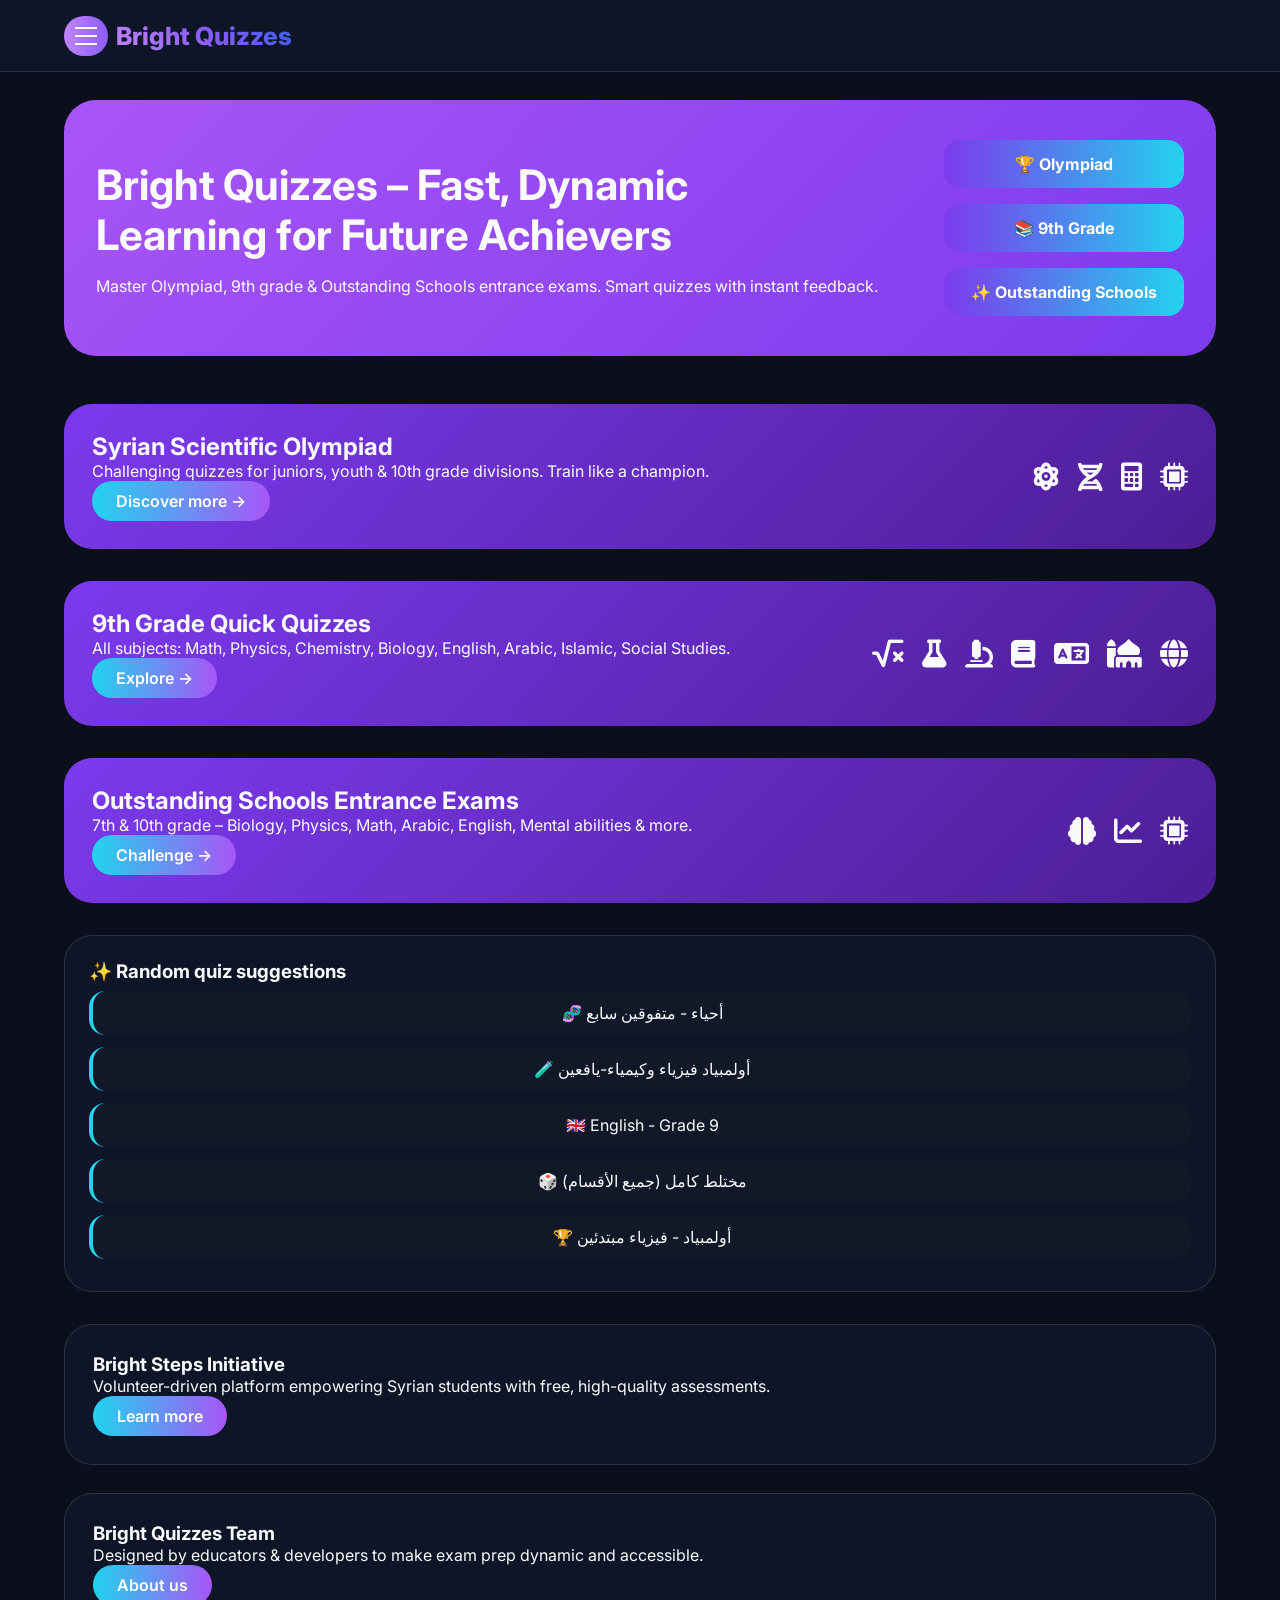
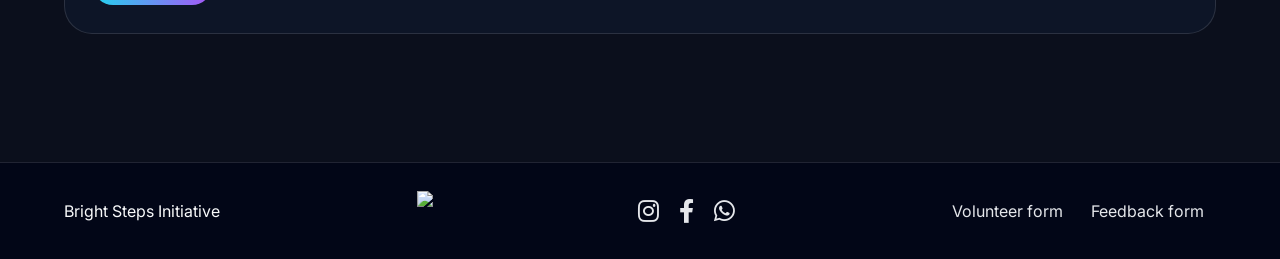
==== commit f5a7f57f: "Update index.html" ====
--- a/index.html
+++ b/index.html
@@ -32,10 +32,12 @@
             <li data-link="mailto: brightstepsinitiative1@gmail.com"><i class="fas fa-envelope"></i> <span>contact us</span></li>
             <li data-link="https://docs.google.com/forms/d/e/1FAIpQLSedx-0-FarJ-wpPQfUfD6Bl4pz_g12V2Bzu9Wza4aweKrjyEA/viewform?usp=publish-editor"><i class="fas fa-star-half-alt"></i> <span>Rate the Website</span></li>
             <li data-link="https://docs.google.com/forms/d/e/1FAIpQLSddU93qUe8xtXc9uOW8Yli22TDjJFsVheb1IlLbkiVSP-GR3A/viewform?usp=publish-editor"><i class="fas fa-exclamation-triangle"></i> <span>Having an Issue?</span></li>
-            <li data-link="https://www.instagram.com/bright_steps_initiative?igsh=MXBleGN2enJnaDI3Nw=="><i class="fab fa-instagram"></i> <span>our instagram account</span></li>
-            <li data-link="https://www.facebook.com/share/1BwWAmBjAK/"><i class="fab fa-facebook-f"></i> <span> our Facebook page</span></li>
-            <li data-link="https://whatsapp.com/channel/0029Vb7NyJNEAKW5HI0n6441"><i class="fab fa-whatsapp"></i> <span>our WhatsApp channel</span></li>
-            <li data-link="https://docs.google.com/forms/d/e/1FAIpQLSdGJqhbGwdp__nAntsHK8RLJpD1jkQOGrF1dFNNU1DyEEnMXg/viewform"><i class="fas fa-hand-sparkles"></i> <span>join us</span></li>
+            <li data-link="https://www.instagram.com/bright_steps_initiative?igsh=MXBleGN2enJnaDI3Nw=="
+            ><i class="fab fa-instagram"></i> <span>our instagram account</span></li
+            <li  data-link="https://www.facebook.com/share/1BwWAmBjAK/"><i class="fab fa-facebook-f"></i> <span> our Facebook page</span></li
+            <li data-link="https://whatsapp.com/channel/0029Vb7NyJNEAKW5HI0n6441"><i class="fab fa-whatsapp"></i> <span>our WhatsApp channel</span></li
+             <li data-link="https://docs.google.com/forms/d/e/1FAIpQLSdGJqhbGwdp__nAntsHK8RLJpD1jkQOGrF1dFNNU1DyEEnMXg/viewform"
+            ><i class="fas fa-hand-sparkles"></i> <span>join us</span></li
         </ul>
         <div class="theme-panel">
             <h4 style="color: var(--text-primary);">🎨 select theme</h4>
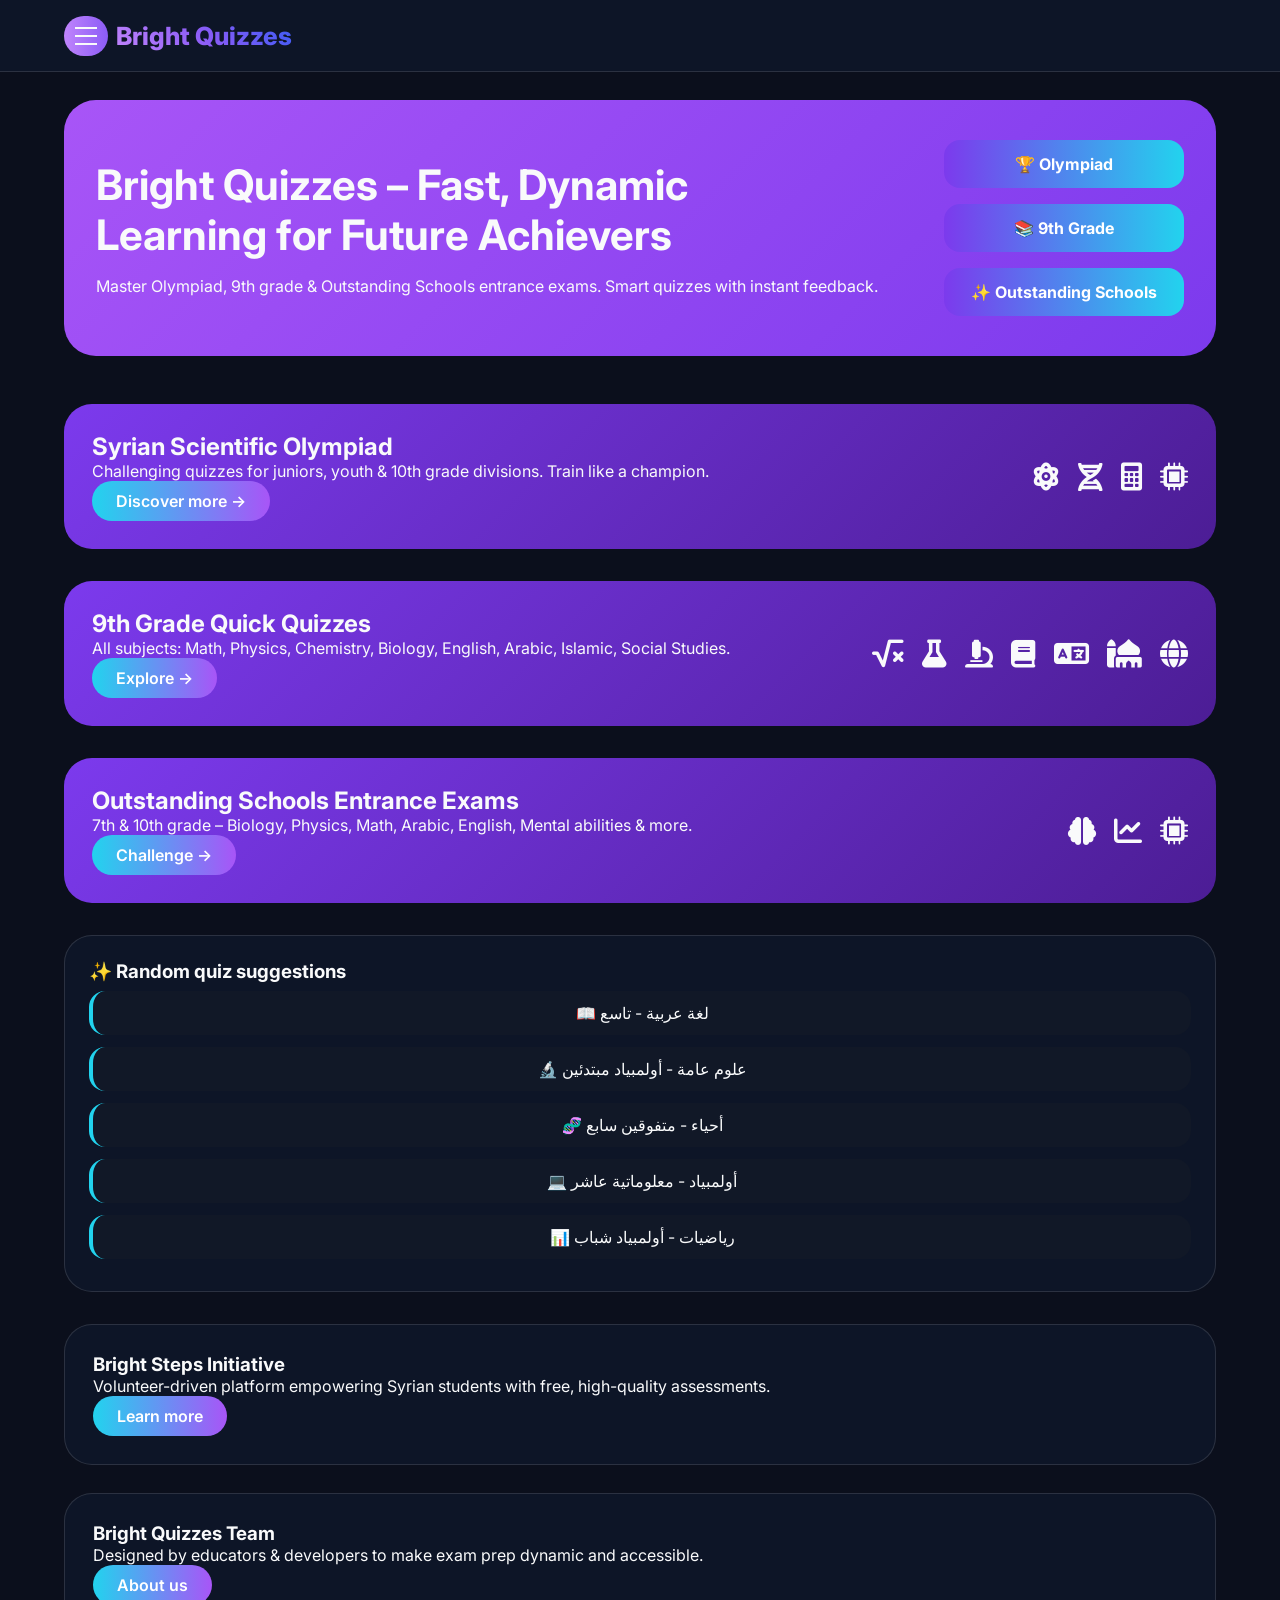
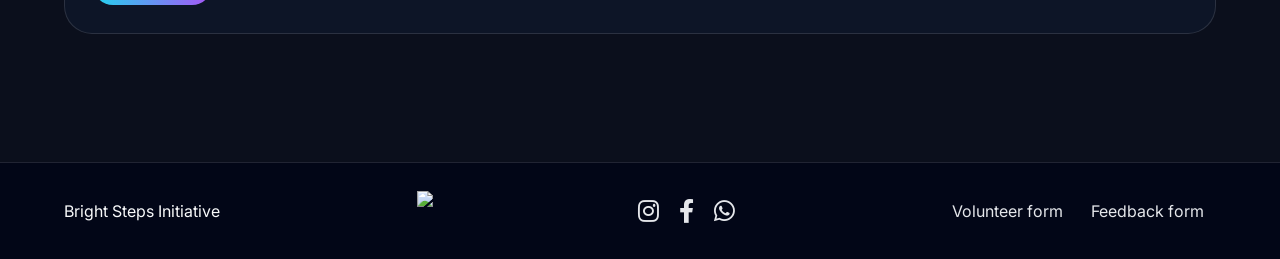
==== commit 924a2147: "Update index.html" ====
--- a/index.html
+++ b/index.html
@@ -32,12 +32,10 @@
             <li data-link="mailto: brightstepsinitiative1@gmail.com"><i class="fas fa-envelope"></i> <span>contact us</span></li>
             <li data-link="https://docs.google.com/forms/d/e/1FAIpQLSedx-0-FarJ-wpPQfUfD6Bl4pz_g12V2Bzu9Wza4aweKrjyEA/viewform?usp=publish-editor"><i class="fas fa-star-half-alt"></i> <span>Rate the Website</span></li>
             <li data-link="https://docs.google.com/forms/d/e/1FAIpQLSddU93qUe8xtXc9uOW8Yli22TDjJFsVheb1IlLbkiVSP-GR3A/viewform?usp=publish-editor"><i class="fas fa-exclamation-triangle"></i> <span>Having an Issue?</span></li>
-            <li data-link="https://www.instagram.com/bright_steps_initiative?igsh=MXBleGN2enJnaDI3Nw=="
-            ><i class="fab fa-instagram"></i> <span>our instagram account</span></li
-            <li  data-link="https://www.facebook.com/share/1BwWAmBjAK/"><i class="fab fa-facebook-f"></i> <span> our Facebook page</span></li
-            <li data-link="https://whatsapp.com/channel/0029Vb7NyJNEAKW5HI0n6441"><i class="fab fa-whatsapp"></i> <span>our WhatsApp channel</span></li
-             <li data-link="https://docs.google.com/forms/d/e/1FAIpQLSdGJqhbGwdp__nAntsHK8RLJpD1jkQOGrF1dFNNU1DyEEnMXg/viewform"
-            ><i class="fas fa-hand-sparkles"></i> <span>join us</span></li
+            <li data-link="https://www.instagram.com/bright_steps_initiative?igsh=MXBleGN2enJnaDI3Nw=="><i class="fab fa-instagram"></i> <span>our instagram account</span></li>
+            <li data-link="https://www.facebook.com/share/1BwWAmBjAK/"><i class="fab fa-facebook-f"></i> <span> our Facebook page</span></li>
+            <li data-link="https://whatsapp.com/channel/0029Vb7NyJNEAKW5HI0n6441"><i class="fab fa-whatsapp"></i> <span>our WhatsApp channel</span></li>
+            <li data-link="https://docs.google.com/forms/d/e/1FAIpQLSdGJqhbGwdp__nAntsHK8RLJpD1jkQOGrF1dFNNU1DyEEnMXg/viewform"><i class="fas fa-hand-sparkles"></i> <span>join us</span></li>
         </ul>
         <div class="theme-panel">
             <h4 style="color: var(--text-primary);">🎨 select theme</h4>
